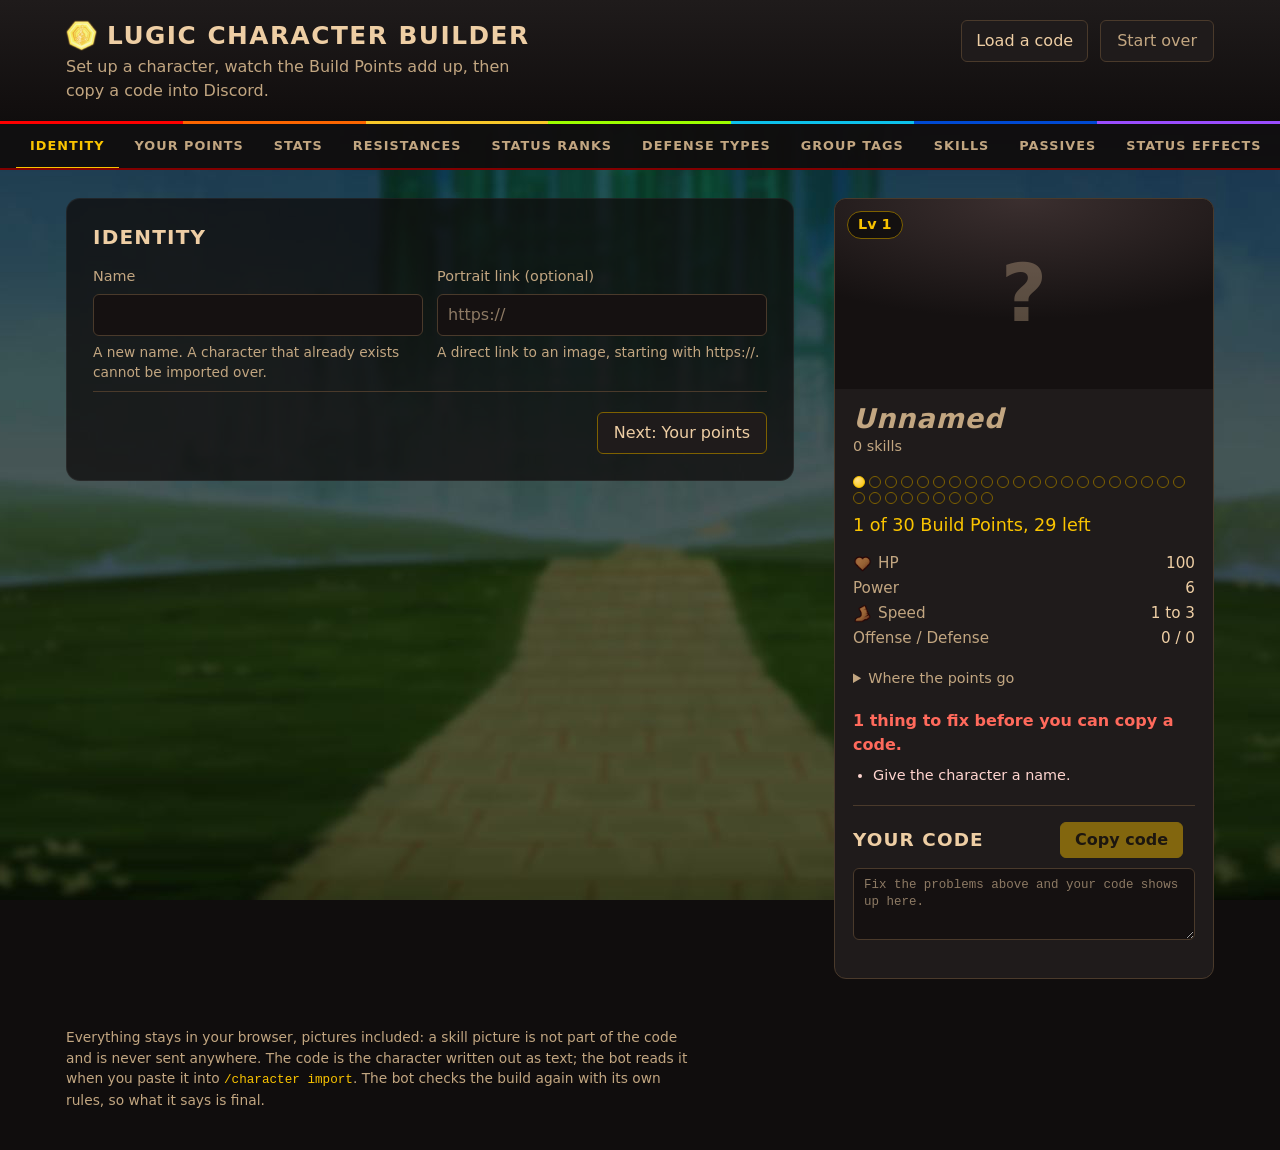
==== docs/builder/index.html @ ac8bbea3 "Put each part of the builder in its own tab and use the wiki colours across the page" ====
<!doctype html>
<html lang="en">
<head>
  <meta charset="utf-8">
  <meta name="viewport" content="width=device-width, initial-scale=1">
  <title>Lugic character builder</title>
  <meta name="description" content="Build a Lugic character, see what it costs in Build Points as you go, and copy a code to paste into the Discord bot.">
  <link rel="icon" href="data:image/svg+xml,%3Csvg xmlns='http://www.w3.org/2000/svg' viewBox='0 0 32 32'%3E%3Ccircle cx='16' cy='16' r='14' fill='%23fac400'/%3E%3Ccircle cx='16' cy='16' r='9' fill='none' stroke='%237e6100' stroke-width='2'/%3E%3C/svg%3E">
  <link rel="stylesheet" href="style.css">
</head>
<body>
  <header class="top">
    <div class="top-inner">
      <div>
        <h1><span class="ico" data-icon="coin_heads" aria-hidden="true"></span>Lugic character builder</h1>
        <p class="lede">Set up a character, watch the Build Points add up, then copy a code into Discord.</p>
      </div>
      <div class="top-actions">
        <details class="loader" id="loader">
          <summary>Load a code</summary>
          <div class="loader-body">
            <label for="loader-input">Paste a code from this page to keep editing that character.</label>
            <textarea id="loader-input" rows="4" spellcheck="false" autocomplete="off"></textarea>
            <div class="row">
              <button type="button" class="btn" id="loader-go">Load</button>
              <span id="loader-msg" class="msg" role="status"></span>
            </div>
          </div>
        </details>
        <button type="button" class="btn quiet" id="reset">Start over</button>
      </div>
    </div>
  </header>
  <nav class="tabs" id="nav" aria-label="Parts of the form"></nav>

  <main class="layout">
    <div class="sheet" id="sheet"></div>
    <aside class="card" id="card" aria-label="Your character so far"></aside>
  </main>

  <a class="jump" id="jump" href="#card"></a>

  <noscript><p class="nojs">This page needs JavaScript. It does all its work in your browser and sends nothing anywhere.</p></noscript>
  <footer class="foot">
    <p>Everything stays in your browser, pictures included: a skill picture is not part of the code and is never sent anywhere. The code is the character written out as text; the bot reads it when you paste it into <code>/character import</code>. The bot checks the build again with its own rules, so what it says is final.</p>
  </footer>

  <script src="rules.js"></script>
  <script src="engine.js"></script>
  <script src="preview.js"></script>
  <script src="lines.js"></script>
  <script src="app.js"></script>
</body>
</html>
---- docs/builder/style.css ----
/* Lugic character builder. Limbus-style palette and one font family; colours are defined once in :root below. */
:root {
  color-scheme: dark;
  /* One place for every colour. The WIKI values below were read off the Limbus Company wiki's own pages (inline styles on the
     Yi Sang identity and Rien pages); the rest of the palette is built from them. Swap values here to change the whole page. */

  /* wiki: what a status is. Positive effects are yellow, negative red, neutral brown. */
  --wiki-positive: #fac400;
  --wiki-negative: #e20000;
  --wiki-neutral: #9f6a3a;
  /* wiki: the [Timing] tag at the start of a rule line. On Use is blue, Clash Win orange, Clash Lose red, every other timing green. */
  --wiki-tag-use: #26cfff;
  --wiki-tag-hit: #94f140;
  --wiki-tag-clash-win: #ff7e00;
  --wiki-tag-clash-lose: #e30000;
  /* wiki: text and bars */
  --wiki-cream: #eecea4;
  --wiki-brown-text: #a16a3b;
  --wiki-bar: #810000;
  --wiki-weight: #fac700;
  /* wiki: resistances */
  --res-fatal: #ff0000;
  --res-weak: #db7c77;
  --res-normal: #edcda4;
  --res-endure: #cccccc;
  --res-ineffective: #808080;
  /* wiki: the Sins. Each skill name banner is a dark base with the light colour in slanted stripes. Envy was on neither page, so its two are a guess. */
  --sin-wrath: #fe0000;     --sin-wrath-dark: #520000;
  --sin-lust: #fb6500;      --sin-lust-dark: #521b00;
  --sin-sloth: #f7c729;     --sin-sloth-dark: #4f3f06;
  --sin-gluttony: #9dfe00;  --sin-gluttony-dark: #2f5300;
  --sin-gloom: #0dc1eb;     --sin-gloom-dark: #013d4b;
  --sin-pride: #0049d3;     --sin-pride-dark: #001142;
  --sin-envy: #9a4dff;      --sin-envy-dark: #2a0a4a;
  --sin-none: #9f693a;      --sin-none-dark: #301d0c;

  /* the page, built from the wiki's cream, brown and dark red */
  --ink: #100d0d;
  --panel: #1f1b1b;
  --well: #151111;
  --rule: #4a3a2b;
  --text: var(--wiki-cream);
  --mist: #c2a681;
  --gold: var(--wiki-positive);
  --gold-deep: #7e6100;
  --on-gold: #1a1204;
  --blood: var(--wiki-bar);
  --alert: #ff6a5c;
  --ok: var(--wiki-tag-hit);
  --focus: var(--wiki-tag-use);
  /* the same three tones for small text, a little lighter so they stay readable on the panel */
  --positive-text: #ffd24a;
  --negative-text: #ff6a5c;
  --neutral-text: #c08a56;
  /* one family everywhere; only the code box is monospaced */
  --font: "Segoe UI", system-ui, -apple-system, Roboto, "Helvetica Neue", Arial, sans-serif;
  --gutter: 16px;
}

/* the page picture is darkened and softened ahead of time (bg.jpg), and sits behind everything */
body::before { content: ""; position: fixed; inset: 0; z-index: -1; background: #100d0d url(bg.jpg) center / cover no-repeat; }
* { box-sizing: border-box; }
button, input, select, textarea { font-family: inherit; }
html { -webkit-text-size-adjust: 100%; }
body {
  margin: 0;
  background: var(--ink);
  color: var(--text);
  font: 16px/1.5 var(--font);
  font-variant-numeric: tabular-nums;
}
code { font-family: ui-monospace, SFMono-Regular, Menlo, Consolas, monospace; font-size: 0.92em; color: var(--gold); }
h1, h2, h3 { font-family: var(--font); font-weight: 700; margin: 0; letter-spacing: 0.06em; text-transform: uppercase; }
h1 { font-size: 1.55rem; line-height: 1.2; }
h2 { font-size: 1.25rem; line-height: 1.25; }
h3 { font-size: 0.98rem; margin: 1.25rem 0 0.5rem; color: var(--text); }
p { margin: 0; }
:focus-visible { outline: 2px solid var(--focus); outline-offset: 2px; }
[hidden] { display: none !important; }

/* ---- header -------------------------------------------------------------------------------- */
.top { border-bottom: 1px solid var(--rule); background: linear-gradient(var(--panel), var(--ink)); position: relative; }
.top::after { content: ""; position: absolute; left: 0; right: 0; bottom: -1px; height: 3px;
  background: linear-gradient(90deg, var(--sin-wrath) 0 14.28%, var(--sin-lust) 0 28.56%, var(--sin-sloth) 0 42.84%, var(--sin-gluttony) 0 57.12%, var(--sin-gloom) 0 71.4%, var(--sin-pride) 0 85.68%, var(--sin-envy) 0); }
.top h1 { display: flex; align-items: center; gap: 10px; }
.top-inner {
  max-width: 1180px; margin: 0 auto; padding: 20px var(--gutter);
  display: flex; gap: 16px 32px; justify-content: space-between; align-items: flex-start; flex-wrap: wrap;
}
.lede { color: var(--mist); margin-top: 4px; max-width: 46ch; }
.top-actions { display: flex; gap: 12px; align-items: flex-start; flex-wrap: wrap; }

.loader { position: relative; }
.loader summary {
  list-style: none; cursor: pointer; padding: 8px 14px; border: 1px solid var(--rule); border-radius: 6px;
  background: var(--panel); color: var(--text); min-height: 40px; display: inline-flex; align-items: center;
}
.loader summary::-webkit-details-marker { display: none; }
.loader[open] summary { border-color: var(--gold-deep); }
.loader-body {
  position: absolute; right: 0; z-index: 5; width: min(420px, calc(100vw - 2 * var(--gutter))); margin-top: 8px;
  padding: 14px; background: var(--panel); border: 1px solid var(--rule); border-radius: 8px;
  display: grid; gap: 10px; box-shadow: 0 12px 30px rgba(0, 0, 0, 0.45);
}
.loader-body label { color: var(--mist); font-size: 0.92rem; }

/* ---- tabs: one part of the form at a time ----------------------------------------------------------- */
.tabs {
  position: sticky; top: 0; z-index: 6; display: flex; gap: 2px; overflow-x: auto; padding: 0 var(--gutter);
  background: rgba(16, 13, 13, 0.95); border-bottom: 2px solid var(--wiki-bar); scrollbar-width: none;
}
.tabs::-webkit-scrollbar { display: none; }
.tab {
  flex: none; position: relative; padding: 12px 14px; min-height: 46px; background: none; border: 0; border-bottom: 3px solid transparent; margin-bottom: -2px;
  color: var(--mist); font: inherit; font-size: 0.8rem; font-weight: 700; letter-spacing: 0.08em; text-transform: uppercase; cursor: pointer; white-space: nowrap;
}
.tab:hover { color: var(--text); }
.tab[aria-selected="true"] { color: var(--gold); border-bottom-color: var(--gold); }
.tab:focus-visible { outline-offset: -3px; }
.tab.flagged::after { content: ""; position: absolute; top: 9px; right: 5px; width: 8px; height: 8px; border-radius: 50%; background: var(--alert); }
.tab-nav { display: flex; justify-content: space-between; gap: 10px; flex-wrap: wrap; padding-top: 20px; margin-top: 8px; border-top: 1px solid var(--rule); }
.tab-nav .btn:only-child { margin-left: auto; }
html { scroll-padding-top: 56px; }

/* ---- skill preview: laid out like a skill on the Limbus wiki ------------------------------- */
.pv-wrap { min-width: 0; }
.pv { background: #000; border: 1px solid var(--wiki-bar); border-radius: 6px; padding: 12px 14px 12px; display: grid; gap: 8px; font-size: 0.95rem; line-height: 1.45; }
.pv-bar { margin: -12px -14px 2px; padding: 5px 14px; background: var(--wiki-bar); color: #fff; font-weight: 700; text-align: center; letter-spacing: 0.04em; border-radius: 5px 5px 0 0; }
@media (min-width: 1000px) { .pv-bar { margin: -14px -16px 2px; } }
.pv-head { display: grid; grid-template-columns: auto minmax(0, 1fr); gap: 4px 14px; align-items: center; }
.pv-side { display: grid; gap: 6px; min-width: 0; }
.pv { --sin: var(--sin-none); --sin-dark: var(--sin-none-dark); }
.pv-emblem { --em: 92px; position: relative; width: var(--em); height: var(--em); display: grid; place-items: center; }
.pv-emblem.big { --em: min(230px, 62vw); }
.pv-emblem .ico { position: relative; z-index: 1; }
.pv-emblem .ico img { width: calc(var(--em) * 0.41); height: calc(var(--em) * 0.41); }
.pv-glyph { position: absolute; z-index: 0; font-weight: 800; font-size: calc(var(--em) * 0.3); color: rgba(238, 206, 164, 0.35); }
.pv-emblem .ico:has(img) + .pv-glyph { display: none; }
/* the frame's canvas is a little bigger than the emblem; the picture sits in its opening, under the frame */
.pv-framebox { position: absolute; inset: -16%; z-index: 2; pointer-events: none; }
.pv-frame { position: absolute; inset: 0; width: 100%; height: 100%; }
.pv-art {
  position: absolute; left: 17%; top: 23%; width: 66%; height: 66%; overflow: hidden; background: #050404;
  clip-path: polygon(1.0% 35.3%, 28.2% 1.1%, 69.0% 1.1%, 98.2% 35.3%, 88.7% 80.6%, 47.1% 98.9%, 9.8% 79.8%);
}
.pv-art img { position: absolute; max-width: none; user-select: none; -webkit-user-drag: none; }
.pv-ring { position: absolute; inset: 0; width: 100%; height: 100%; }
.pv-ring polygon { fill: none; stroke: var(--sin); stroke-width: 14; stroke-linejoin: round; }

/* adding and adjusting a skill picture */
.stack.tight { gap: 8px; }
.art-row { display: flex; flex-wrap: wrap; gap: 8px 10px; align-items: center; }
.art-row input[type="file"] { position: absolute; width: 1px; height: 1px; opacity: 0; overflow: hidden; }
.art-editor { display: grid; grid-template-columns: auto minmax(0, 1fr); gap: 16px 24px; align-items: center; padding: 16px; border: 1px solid var(--gold-deep); border-radius: 10px; background: rgba(21, 17, 17, 0.85); }
.art-stage { padding: 38px; touch-action: none; cursor: grab; border-radius: 12px; outline-offset: -2px; user-select: none; }
.art-stage:active { cursor: grabbing; }
.art-controls { display: grid; gap: 12px; align-content: center; }
.art-controls label { color: var(--mist); font-size: 0.9rem; }
@media (max-width: 620px) { .art-editor { grid-template-columns: minmax(0, 1fr); justify-items: center; } .art-controls { width: 100%; } }
.pv-sin-def, .pv-sin-none { --sin: var(--sin-none); --sin-dark: var(--sin-none-dark); }
.pv-sin-wrath { --sin: var(--sin-wrath); --sin-dark: var(--sin-wrath-dark); } .pv-sin-lust { --sin: var(--sin-lust); --sin-dark: var(--sin-lust-dark); }
.pv-sin-sloth { --sin: var(--sin-sloth); --sin-dark: var(--sin-sloth-dark); } .pv-sin-gluttony { --sin: var(--sin-gluttony); --sin-dark: var(--sin-gluttony-dark); }
.pv-sin-gloom { --sin: var(--sin-gloom); --sin-dark: var(--sin-gloom-dark); } .pv-sin-pride { --sin: var(--sin-pride); --sin-dark: var(--sin-pride-dark); }
.pv-sin-envy { --sin: var(--sin-envy); --sin-dark: var(--sin-envy-dark); }
.pv-coins { display: flex; gap: 4px; min-height: 22px; align-items: center; }
.pv-coin { display: inline-flex; width: 22px; height: 22px; align-items: center; justify-content: center; border-radius: 50%; border: 2px solid var(--gold-deep); background: radial-gradient(circle at 35% 30%, #ffe08a, var(--gold)); }
.pv-coin .ico img { width: 22px; height: 22px; }
.pv-coin:has(img) { border: 0; background: none; }
/* the wiki's skill name plate: the Sin's colour with a dark, striped, slanted end (the same two gradients the wiki uses) */
.pv-banner {
  width: fit-content; max-width: 100%; padding: 4px 2.4em 4px 12px; font-weight: 800; font-style: italic; font-size: 1.1rem; color: var(--wiki-cream);
  letter-spacing: 0.02em; overflow-wrap: anywhere;
  text-shadow: 2px 2px 2px #000, 0 -0.5px #000, -0.5px 0 #000, 0.5px 0 #000;
  background-color: var(--sin-dark);
  background-image:
    linear-gradient(290deg, transparent 2.5em, var(--sin) 2.5em, var(--sin) 2.65em, transparent 2.65em, transparent 2.8em, var(--sin) 2.8em, var(--sin) 2.95em, transparent 2.95em, transparent 3.1em, var(--sin) 3.1em, var(--sin) 3.25em, transparent 3.25em, transparent 3.4em, var(--sin) 3.4em),
    linear-gradient(255deg, transparent 1.5em, var(--sin-dark) 1.5em);
}
.pv-numbers { margin: 0; display: flex; flex-wrap: wrap; gap: 4px 14px; align-items: baseline; }
.pv-damage { display: inline-flex; align-items: center; gap: 6px; font-weight: 700; }
.pv-damage { color: var(--wiki-cream); }
.pv-base { font-size: 1.5rem; font-weight: 800; line-height: 1; }
.pv-coinpower { color: var(--gold); font-weight: 700; }
.pv-line { margin: 0; }
.pv-none { color: #8d7a64; }
.pv-rows { display: grid; gap: 6px; }
.pv-row { display: grid; grid-template-columns: 30px minmax(0, 1fr); gap: 10px; align-items: start; }
.pv-num {
  display: grid; place-items: center; width: 28px; height: 28px; font-size: 0.78rem; font-weight: 700; color: #000;
  background: var(--wiki-cream); clip-path: polygon(25% 3%, 75% 3%, 100% 50%, 75% 97%, 25% 97%, 0 50%); position: relative;
}
.pv-tag { font-weight: 700; }
.pv-use { color: var(--wiki-tag-use); } .pv-hit { color: var(--wiki-tag-hit); }
.pv-clashwin { color: var(--wiki-tag-clash-win); } .pv-clashlose { color: var(--wiki-tag-clash-lose); }
.pv-flag { color: var(--wiki-neutral); text-decoration: underline; text-underline-offset: 2px; }   /* skill-type tags are neutral, like Unfocused Volley on the wiki */
.pv-word { text-decoration: underline; text-underline-offset: 2px; font-weight: 600; white-space: normal; }
.pv-word .ico { margin-right: 3px; vertical-align: -0.2em; }
/* a status is coloured by what kind of effect it is, not by its own colour */
.pv-tone-positive { color: var(--wiki-positive); } .pv-tone-negative { color: var(--wiki-negative); } .pv-tone-neutral { color: var(--wiki-neutral); }
.pv-w-stat { color: var(--wiki-cream); }
.pv-w-damage { color: var(--wiki-cream); }
@media (min-width: 1000px) { .pv { padding: 14px 16px; } }

/* ---- layout -------------------------------------------------------------------------------- */
.layout {
  max-width: 1180px; margin: 0 auto; padding: 28px var(--gutter) 48px;
  display: grid; grid-template-columns: minmax(0, 1fr) 380px; gap: 40px; align-items: start;
}
.card {
  position: sticky; top: 16px; max-height: calc(100vh - 32px); overflow-y: auto;
  background: var(--panel); border: 1px solid var(--rule); border-radius: 12px; padding: 0 0 18px;
  scrollbar-width: thin; scrollbar-color: var(--rule) transparent;
}
.sheet { display: grid; gap: 0; min-width: 0; padding: 22px 26px 26px; border-radius: 14px; background: rgba(16, 13, 13, 0.78); border: 1px solid rgba(255, 255, 255, 0.06); }
@media (max-width: 620px) { .sheet { padding: 16px 14px 20px; } }

/* ---- form parts ---------------------------------------------------------------------------- */
.part { padding: 4px 0 0; }
.intro { color: var(--mist); margin-top: 6px; max-width: 62ch; }
.part-body { margin-top: 16px; display: grid; gap: 14px; }
.grid { display: grid; gap: 14px; }
.grid.two { grid-template-columns: repeat(2, minmax(0, 1fr)); }
.grid.three { grid-template-columns: repeat(3, minmax(0, 1fr)); }
.grid.four { grid-template-columns: repeat(4, minmax(0, 1fr)); }
.passive-head { grid-template-columns: minmax(0, 2fr) minmax(0, 1.2fr) minmax(0, 1fr); }

.field { display: grid; gap: 6px; align-content: start; min-width: 0; }
.field > label, .label-like { font-size: 0.9rem; color: var(--mist); font-weight: 500; }
.note { color: var(--mist); font-size: 0.86rem; max-width: 62ch; }
.levelline { color: var(--gold); font-family: var(--font); font-size: 1.05rem; }

input[type="text"], input[type="url"], input[type="number"], select, textarea {
  width: 100%; min-height: 42px; padding: 8px 10px; background: var(--well); color: var(--text);
  border: 1px solid var(--rule); border-radius: 6px; font: inherit;
}
textarea { resize: vertical; line-height: 1.4; }
input:disabled, select:disabled { opacity: 0.5; }
input::placeholder, textarea::placeholder { color: #8d7a64; }

/* sliders: the thumb is a coin */
.row-slider { display: grid; grid-template-columns: 8.5rem minmax(0, 1fr); gap: 4px 16px; align-items: center; }
.row-slider > label { color: var(--text); font-weight: 500; }
.readouts { grid-column: 2; display: flex; gap: 10px 16px; flex-wrap: wrap; align-items: baseline; }
.readout { color: var(--text); }
.cost { color: var(--gold); font-size: 0.9rem; }
input[type="range"] { -webkit-appearance: none; appearance: none; width: 100%; height: 28px; background: transparent; margin: 0; }
input[type="range"]::-webkit-slider-runnable-track { height: 4px; background: var(--rule); border-radius: 2px; }
input[type="range"]::-moz-range-track { height: 4px; background: var(--rule); border-radius: 2px; }
input[type="range"]::-webkit-slider-thumb {
  -webkit-appearance: none; width: 22px; height: 22px; margin-top: -9px; border-radius: 50%;
  background: radial-gradient(circle at 35% 30%, #ffe08a, var(--gold)); border: 3px solid var(--gold-deep);
}
input[type="range"]::-moz-range-thumb {
  width: 16px; height: 16px; border-radius: 50%;
  background: radial-gradient(circle at 35% 30%, #ffe08a, var(--gold)); border: 3px solid var(--gold-deep);
}

.row-speed { display: grid; gap: 6px; }
.checks { display: grid; gap: 8px; }
.check { display: flex; gap: 10px; align-items: flex-start; cursor: pointer; padding: 6px 0; min-height: 36px; }
.check input { width: 20px; height: 20px; margin: 2px 0 0; accent-color: var(--gold); flex: none; }
.check .sub { display: block; color: var(--mist); font-size: 0.86rem; }

/* status ranks */
.ranks { display: grid; gap: 8px; }
.rank-row { display: grid; grid-template-columns: 6.5rem auto 1fr; gap: 8px 14px; align-items: center; }
.rank-name { font-weight: 600; padding-left: 10px; border-left: 4px solid var(--rule); }
.segments { display: inline-flex; border: 1px solid var(--rule); border-radius: 6px; overflow: hidden; width: max-content; }
.segment { position: relative; display: block; }
.segment input { position: absolute; opacity: 0; inset: 0; margin: 0; cursor: pointer; }
.segment span { display: grid; place-items: center; width: 40px; height: 40px; background: var(--well); color: var(--mist); border-left: 1px solid var(--rule); }
.segment:first-child span { border-left: 0; }
.segment input:checked + span { background: var(--gold); color: var(--on-gold); font-weight: 700; }
.segment input:focus-visible + span { outline: 2px solid var(--focus); outline-offset: -3px; }
.chip-burn { border-left-color: var(--sin-wrath); }
.chip-bleed { border-left-color: var(--sin-lust); }
.chip-tremor { border-left-color: var(--sin-sloth); }
.chip-rupture { border-left-color: var(--sin-gluttony); }
.chip-sinking { border-left-color: var(--sin-gloom); }
.chip-poise { border-left-color: var(--sin-pride); }
.chip-charge { border-left-color: var(--sin-envy); }

/* lists of skills and passives */
.stack { display: grid; gap: 16px; }
.item { border: 1px solid var(--rule); border-radius: 10px; padding: 16px; background: rgba(31, 27, 27, 0.7); display: grid; gap: 14px; }
.item-head { display: grid; grid-template-columns: minmax(0, 1fr) auto; gap: 12px; align-items: end; }
.coin-rows { display: grid; gap: 8px; }
.coin-row { display: grid; grid-template-columns: 4.2rem minmax(0, 1.6fr) minmax(0, 1fr) minmax(0, 1fr); gap: 8px 10px; align-items: end; }
.coin-no { color: var(--mist); font-size: 0.9rem; align-self: center; }
.mini { display: grid; gap: 4px; font-size: 0.8rem; color: var(--mist); }
.quick { display: grid; grid-template-columns: auto minmax(0, 1fr); gap: 8px 12px; align-items: center; }
.quick-label { color: var(--mist); font-size: 0.86rem; }
.quick-set { display: flex; flex-wrap: wrap; gap: 6px; }
.tagbtn {
  min-height: 34px; padding: 4px 10px; border-radius: 999px; border: 1px solid var(--rule); background: var(--well);
  color: var(--text); font: inherit; font-size: 0.86rem; cursor: pointer;
}
.tagbtn.line { border-style: dashed; }
.tagbtn[aria-pressed="true"] { background: var(--gold); border-color: var(--gold); color: var(--on-gold); font-weight: 600; }
.issues { margin: 0; padding: 10px 12px 10px 28px; border-left: 3px solid var(--alert); background: rgba(255, 122, 107, 0.09); color: #ffd5cf; font-size: 0.92rem; display: grid; gap: 4px; }

/* ---- the rule-line picker ---- */
.rules { display: grid; gap: 10px; }
.rule-list { list-style: none; margin: 0; padding: 0; display: grid; gap: 6px; }
.rule-row { display: grid; grid-template-columns: minmax(0, 1fr) auto; gap: 8px 12px; align-items: center; padding: 8px 10px; background: var(--well); border: 1px solid var(--rule); border-radius: 6px; }
.rule-empty { color: #8d7a64; font-size: 0.9rem; padding: 6px 2px; }
.rule-text { font-family: var(--font); font-size: 0.95rem; line-height: 1.5; overflow-wrap: anywhere; }
.rule-coin { display: inline-block; margin-right: 8px; padding: 0 8px; border-radius: 999px; border: 1px solid var(--gold-deep); color: var(--gold); font-size: 0.78rem; font-weight: 600; }
.rule-tools { display: flex; gap: 6px; flex-wrap: wrap; }
.tagbtn:disabled { opacity: 0.4; cursor: not-allowed; }
.rule-panel { border: 1px dashed var(--rule); border-radius: 8px; background: rgba(21, 17, 17, 0.6); }
.rule-panel > summary { cursor: pointer; padding: 10px 14px; min-height: 42px; display: flex; align-items: center; color: var(--gold); font-weight: 600; }
.rule-panel[open] > summary { border-bottom: 1px dashed var(--rule); }
.rule-body { display: grid; gap: 14px; padding: 14px; }
.rule-step { display: grid; gap: 6px; }
.rule-step-head { display: flex; align-items: center; gap: 10px; }
.rule-no { display: grid; place-items: center; width: 24px; height: 24px; border-radius: 50%; background: var(--gold); color: var(--on-gold); font-size: 0.8rem; font-weight: 700; flex: none; }
.rule-title { font-weight: 600; }
.rule-fields { display: grid; grid-template-columns: repeat(auto-fit, minmax(11rem, 1fr)); gap: 8px 10px; align-items: end; }
.rule-fields > select { grid-column: 1 / -1; }
.rule-fields > select + select { grid-column: auto; }
.rule-result { display: grid; gap: 8px; padding-top: 12px; border-top: 1px dashed var(--rule); }
.rule-preview { display: block; padding: 10px 12px; background: var(--well); border: 1px solid var(--rule); border-radius: 6px; font-family: var(--font); line-height: 1.5; overflow-wrap: anywhere; }
.rule-problem { margin: 0; padding: 8px 12px; border-left: 3px solid var(--alert); background: rgba(255, 122, 107, 0.09); color: #ffd5cf; font-size: 0.92rem; }
.rule-problem[hidden] { display: none; }
.rule-text-mode > summary { cursor: pointer; color: var(--mist); font-size: 0.88rem; min-height: 32px; display: flex; align-items: center; }
.rule-text-mode[open] { display: grid; gap: 8px; }
@media (max-width: 620px) { .rule-row { grid-template-columns: minmax(0, 1fr); } }

/* ---- icons (filled in from icons/index.json when it exists) ---- */
.ico:empty { display: none; }
.ico { display: inline-flex; flex: none; }
.ico img { width: 1.25em; height: 1.25em; object-fit: contain; }
.rank-name { display: inline-flex; align-items: center; gap: 8px; }
.chip { display: inline-flex; align-items: center; gap: 5px; }
.statlines dt { display: inline-flex; align-items: center; gap: 6px; }

/* ---- buttons ------------------------------------------------------------------------------ */
.row { display: flex; gap: 10px 14px; align-items: center; flex-wrap: wrap; }
.row select { width: auto; min-width: 15rem; }
.btn {
  min-height: 40px; padding: 8px 16px; border-radius: 6px; border: 1px solid var(--gold-deep); background: var(--panel);
  color: var(--text); font: inherit; cursor: pointer;
}
.btn:hover:not(:disabled) { border-color: var(--gold); }
.btn.quiet { border-color: var(--rule); color: var(--mist); }
.btn.primary { background: var(--gold); border-color: var(--gold); color: var(--on-gold); font-weight: 700; }
.btn:disabled { opacity: 0.45; cursor: not-allowed; }
.msg { color: var(--ok); font-size: 0.9rem; }
.msg.bad { color: var(--alert); }

/* ---- the character card ------------------------------------------------------------------- */
.portrait {
  position: relative; height: 190px; border-radius: 12px 12px 0 0; overflow: hidden;
  background: radial-gradient(120% 90% at 50% 0%, #3b2f2f, #151111 70%);
  display: grid; place-items: center;
}
.portrait img { position: absolute; inset: 0; width: 100%; height: 100%; object-fit: cover; }
.initial { font-family: var(--font); font-weight: 700; font-size: 5rem; color: rgba(238, 206, 164, 0.3); }
.level {
  position: absolute; top: 12px; left: 12px; padding: 2px 10px; border-radius: 999px; background: rgba(16, 13, 13, 0.85);
  border: 1px solid var(--gold-deep); color: var(--gold); font-weight: 600; font-size: 0.9rem;
}
.plate { padding: 14px 18px 4px; }
.cardname { font-family: var(--font); font-weight: 700; letter-spacing: 0.03em; font-size: 1.7rem; line-height: 1.15; overflow-wrap: anywhere; }
.cardname.empty { color: var(--mist); font-style: italic; }
.cardsub { color: var(--mist); font-size: 0.9rem; margin-top: 2px; }

.budget { padding: 14px 18px 4px; display: grid; gap: 8px; }
.coins { display: flex; flex-wrap: wrap; gap: 4px; }
.coin {
  width: 12px; height: 12px; border-radius: 50%; border: 1px solid var(--gold-deep); background: transparent; display: block;
}
.coin.spent { background: radial-gradient(circle at 35% 30%, #ffe08a, var(--gold)); border-color: var(--gold); }
.coin.over { background: var(--alert); border-color: var(--alert); }
.bptext { font-family: var(--font); font-size: 1.1rem; color: var(--gold); }
.bptext.bad { color: var(--alert); }

.statlines { margin: 10px 18px 0; display: grid; grid-template-columns: auto 1fr; gap: 2px 14px; font-size: 0.95rem; }
.statlines dt { color: var(--mist); }
.statlines dd { margin: 0; text-align: right; }
.chips { display: flex; flex-wrap: wrap; gap: 6px; margin: 12px 18px 0; }
.chip { padding: 2px 10px; border-radius: 999px; border: 1px solid var(--rule); background: var(--well); font-size: 0.84rem; border-left-width: 4px; }
.chip.tag { border-left-width: 1px; font-style: italic; }

.costs { margin: 12px 18px 0; }
.costs summary { cursor: pointer; color: var(--mist); font-size: 0.9rem; padding: 6px 0; min-height: 32px; }
.breakdown { margin: 4px 0 0; display: grid; grid-template-columns: 1fr auto; gap: 2px 14px; font-size: 0.9rem; }
.breakdown dd { margin: 0; text-align: right; color: var(--gold); }
.breakdown .sub { color: var(--mist); font-size: 0.82rem; }

.verdict-box { margin: 14px 18px 0; display: grid; gap: 8px; }
.verdict { font-weight: 600; }
.verdict.ok { color: var(--ok); }
.verdict.bad { color: var(--alert); }
.problems, .notes { margin: 0; padding: 0 0 0 20px; font-size: 0.9rem; display: grid; gap: 4px; }
.problems { color: #ffd5cf; }
.notes { color: var(--mist); }

.export { margin: 18px 18px 0; padding-top: 16px; border-top: 1px solid var(--rule); display: grid; gap: 10px; }
.export h2 { font-size: 1.15rem; margin-right: auto; }
.export-head { display: flex; gap: 8px 12px; align-items: center; flex-wrap: wrap; }
.export-head .btn { min-height: 36px; padding: 4px 14px; }
.code { font-family: ui-monospace, SFMono-Regular, Menlo, Consolas, monospace; font-size: 0.78rem; word-break: break-all; min-height: 72px; }
.steps { font-size: 0.9rem; color: var(--text); }

.foot { max-width: 1180px; margin: 0 auto; padding: 0 var(--gutter) 40px; color: var(--mist); font-size: 0.86rem; }
.foot p { max-width: 72ch; }
.jump { display: none; }
.nojs { padding: 20px var(--gutter); color: var(--alert); }

/* ---- narrow screens ---------------------------------------------------------------------- */
@media (max-width: 920px) {
  .layout { grid-template-columns: minmax(0, 1fr); gap: 24px; }
  .card { position: static; max-height: none; }   /* below the form: the tabs come first, and the bar at the bottom jumps here */
  .portrait { height: 160px; }
  body { padding-bottom: 56px; }
  .jump {
    display: block; position: fixed; left: 0; right: 0; bottom: 0; z-index: 4; padding: 14px var(--gutter); text-align: center;
    background: var(--panel); border-top: 1px solid var(--gold-deep); color: var(--gold); text-decoration: none; font-weight: 600;
  }
  .jump.bad { color: var(--alert); }
  .loader-body { right: auto; left: 0; }
}
@media (max-width: 620px) {
  .grid.three, .grid.four, .grid.two, .passive-head { grid-template-columns: minmax(0, 1fr) minmax(0, 1fr); }
  .row-slider { grid-template-columns: minmax(0, 1fr); }
  .readouts { grid-column: 1; }
  .rank-row { grid-template-columns: minmax(0, 1fr); }
  .coin-row { grid-template-columns: minmax(0, 1fr) minmax(0, 1fr); }
  .coin-no { grid-column: 1 / -1; }
  .coin-row select { grid-column: 1 / -1; }
  .quick { grid-template-columns: minmax(0, 1fr); }
  .item-head { grid-template-columns: minmax(0, 1fr); }
  h1 { font-size: 1.45rem; }
}
@media (prefers-reduced-motion: no-preference) {
  .btn, .tagbtn { transition: border-color 0.15s, background-color 0.15s; }
}

/* ---- status list and colour key ------------------------------------------------------------ */
.legend { display: grid; gap: 8px; padding: 14px 16px; border: 1px solid var(--rule); border-radius: 10px; background: rgba(21, 17, 17, 0.8); }
.legend h3 { margin: 0; }
.legend-list { margin: 0; padding: 0; list-style: none; display: grid; grid-template-columns: repeat(auto-fill, minmax(240px, 1fr)); gap: 6px 16px; font-size: 0.92rem; }
.legend-list li { color: var(--mist); }
.ref-intro { color: var(--mist); max-width: 70ch; }
.ref-p { margin: 0 0 8px; }
.status-grid { display: grid; grid-template-columns: repeat(auto-fill, minmax(260px, 1fr)); gap: 12px; }
.status-card { --sin: var(--rule); display: grid; gap: 6px; align-content: start; padding: 12px 14px; border: 1px solid var(--rule); border-left: 4px solid var(--sin); border-radius: 8px; background: rgba(21, 17, 17, 0.85); }
.st-head { display: flex; flex-wrap: wrap; gap: 4px 10px; align-items: center; justify-content: space-between; }
.st-name { display: inline-flex; align-items: center; gap: 6px; font-weight: 700; font-size: 1.02rem; }
.st-name.tone-positive { color: var(--wiki-positive); } .st-name.tone-negative { color: var(--wiki-negative); } .st-name.tone-neutral { color: var(--wiki-neutral); }
.st-chips { display: inline-flex; gap: 6px; }
.st-tone, .st-sin { padding: 0 8px; border-radius: 999px; border: 1px solid var(--rule); font-size: 0.74rem; font-weight: 600; letter-spacing: 0.04em; text-transform: uppercase; color: var(--mist); }
.st-tone.tone-positive { color: var(--positive-text); border-color: var(--wiki-positive); } .st-tone.tone-negative { color: var(--negative-text); border-color: var(--wiki-negative); } .st-tone.tone-neutral { color: var(--neutral-text); border-color: var(--wiki-neutral); }
.st-sin { color: var(--text); border-color: var(--sin); }
.st-sum { margin: 0; color: var(--text); }
.st-more summary { cursor: pointer; color: var(--mist); font-size: 0.88rem; min-height: 32px; display: flex; align-items: center; }
.st-more div { padding-top: 6px; font-size: 0.92rem; color: var(--mist); }

/* resistances, in the wiki's words and colours */
.res-tag { font-weight: 700; font-size: 0.9rem; }
.res-fatal { color: var(--res-fatal); } .res-weak { color: var(--res-weak); } .res-normal { color: var(--res-normal); }
.res-endure { color: var(--res-endure); } .res-ineffective { color: var(--res-ineffective); }
.legend h3 + .legend-list { margin-bottom: 4px; }
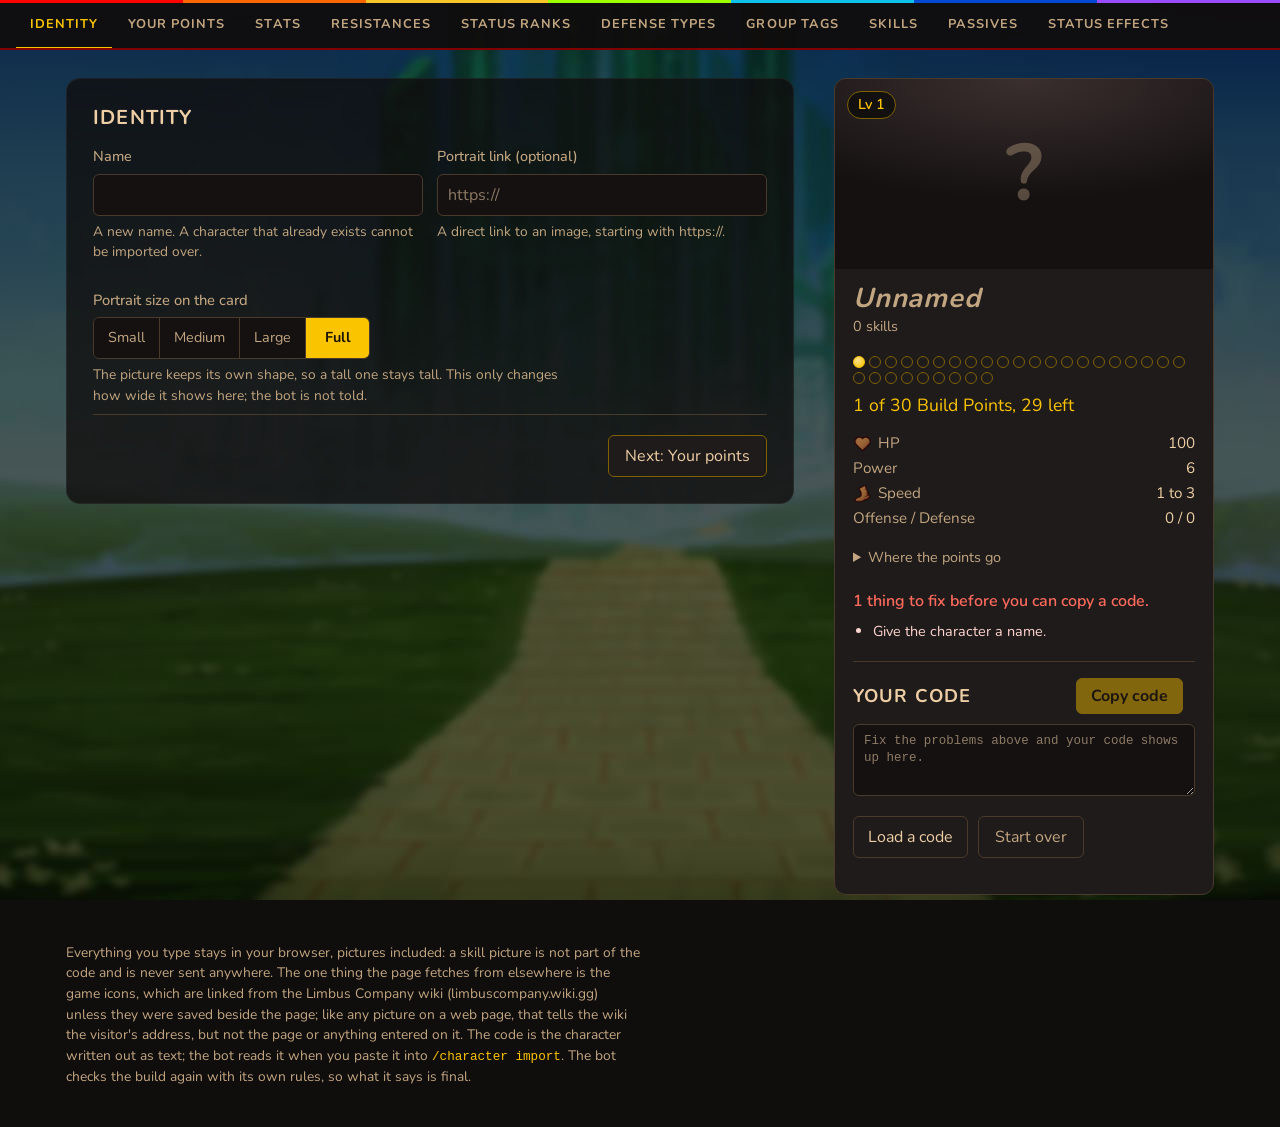
==== commit 5e4c3708: "Compact status list, portrait that keeps its shape, no header, Nunito font and wiki icons linked fro" ====
--- a/docs/builder/index.html
+++ b/docs/builder/index.html
@@ -9,28 +9,7 @@
   <link rel="stylesheet" href="style.css">
 </head>
 <body>
-  <header class="top">
-    <div class="top-inner">
-      <div>
-        <h1><span class="ico" data-icon="coin_heads" aria-hidden="true"></span>Lugic character builder</h1>
-        <p class="lede">Set up a character, watch the Build Points add up, then copy a code into Discord.</p>
-      </div>
-      <div class="top-actions">
-        <details class="loader" id="loader">
-          <summary>Load a code</summary>
-          <div class="loader-body">
-            <label for="loader-input">Paste a code from this page to keep editing that character.</label>
-            <textarea id="loader-input" rows="4" spellcheck="false" autocomplete="off"></textarea>
-            <div class="row">
-              <button type="button" class="btn" id="loader-go">Load</button>
-              <span id="loader-msg" class="msg" role="status"></span>
-            </div>
-          </div>
-        </details>
-        <button type="button" class="btn quiet" id="reset">Start over</button>
-      </div>
-    </div>
-  </header>
+  <h1 class="sr-only">Lugic character builder</h1>
   <nav class="tabs" id="nav" aria-label="Parts of the form"></nav>
 
   <main class="layout">
@@ -38,11 +17,26 @@
     <aside class="card" id="card" aria-label="Your character so far"></aside>
   </main>
 
+  <div class="tools" id="tools">
+    <details class="loader" id="loader">
+      <summary>Load a code</summary>
+      <div class="loader-body">
+        <label for="loader-input">Paste a code from this page to keep editing that character.</label>
+        <textarea id="loader-input" rows="4" spellcheck="false" autocomplete="off"></textarea>
+        <div class="row">
+          <button type="button" class="btn" id="loader-go">Load</button>
+          <span id="loader-msg" class="msg" role="status"></span>
+        </div>
+      </div>
+    </details>
+    <button type="button" class="btn quiet" id="reset">Start over</button>
+  </div>
+
   <a class="jump" id="jump" href="#card"></a>
 
-  <noscript><p class="nojs">This page needs JavaScript. It does all its work in your browser and sends nothing anywhere.</p></noscript>
+  <noscript><p class="nojs">This page needs JavaScript. It does all its work in your browser and sends nothing you enter anywhere.</p></noscript>
   <footer class="foot">
-    <p>Everything stays in your browser, pictures included: a skill picture is not part of the code and is never sent anywhere. The code is the character written out as text; the bot reads it when you paste it into <code>/character import</code>. The bot checks the build again with its own rules, so what it says is final.</p>
+    <p>Everything you type stays in your browser, pictures included: a skill picture is not part of the code and is never sent anywhere. The one thing the page fetches from elsewhere is the game icons, which are linked from the Limbus Company wiki (limbuscompany.wiki.gg) unless they were saved beside the page; like any picture on a web page, that tells the wiki the visitor's address, but not the page or anything entered on it. The code is the character written out as text; the bot reads it when you paste it into <code>/character import</code>. The bot checks the build again with its own rules, so what it says is final.</p>
   </footer>
 
   <script src="rules.js"></script>
--- a/docs/builder/style.css
+++ b/docs/builder/style.css
@@ -1,4 +1,17 @@
 /* Lugic character builder. Limbus-style palette and one font family; colours are defined once in :root below. */
+
+/* The wiki's own body font is Nunito (named in its page head); it is an open font (SIL OFL, licence in fonts/), so it ships with the page.
+   Two files cover Latin and Latin extended; anything else falls back to the system font. */
+@font-face {
+  font-family: "Nunito"; font-style: normal; font-weight: 200 1000; font-display: swap;
+  src: url("fonts/nunito-latin-ext.woff2") format("woff2");
+  unicode-range: U+0100-02BA, U+02BD-02C5, U+02C7-02CC, U+02CE-02D7, U+02DD-02FF, U+0304, U+0308, U+0329, U+1D00-1DBF, U+1E00-1E9F, U+1EF2-1EFF, U+2020, U+20A0-20AB, U+20AD-20C0, U+2113, U+2C60-2C7F, U+A720-A7FF;
+}
+@font-face {
+  font-family: "Nunito"; font-style: normal; font-weight: 200 1000; font-display: swap;
+  src: url("fonts/nunito-latin.woff2") format("woff2");
+  unicode-range: U+0000-00FF, U+0131, U+0152-0153, U+02BB-02BC, U+02C6, U+02DA, U+02DC, U+0304, U+0308, U+0329, U+2000-206F, U+20AC, U+2122, U+2191, U+2193, U+2212, U+2215, U+FEFF, U+FFFD;
+}
 :root {
   color-scheme: dark;
   /* One place for every colour. The WIKI values below were read off the Limbus Company wiki's own pages (inline styles on the
@@ -52,8 +65,8 @@
   --positive-text: #ffd24a;
   --negative-text: #ff6a5c;
   --neutral-text: #c08a56;
-  /* one family everywhere; only the code box is monospaced */
-  --font: "Segoe UI", system-ui, -apple-system, Roboto, "Helvetica Neue", Arial, sans-serif;
+  /* one family everywhere (the wiki's Nunito, with system fonts behind it); only the code box is monospaced */
+  --font: "Nunito", "Segoe UI", system-ui, -apple-system, Roboto, "Helvetica Neue", Arial, sans-serif;
   --gutter: 16px;
 }
 
@@ -78,36 +91,29 @@
 :focus-visible { outline: 2px solid var(--focus); outline-offset: 2px; }
 [hidden] { display: none !important; }
 
-/* ---- header -------------------------------------------------------------------------------- */
-.top { border-bottom: 1px solid var(--rule); background: linear-gradient(var(--panel), var(--ink)); position: relative; }
-.top::after { content: ""; position: absolute; left: 0; right: 0; bottom: -1px; height: 3px;
-  background: linear-gradient(90deg, var(--sin-wrath) 0 14.28%, var(--sin-lust) 0 28.56%, var(--sin-sloth) 0 42.84%, var(--sin-gluttony) 0 57.12%, var(--sin-gloom) 0 71.4%, var(--sin-pride) 0 85.68%, var(--sin-envy) 0); }
-.top h1 { display: flex; align-items: center; gap: 10px; }
-.top-inner {
-  max-width: 1180px; margin: 0 auto; padding: 20px var(--gutter);
-  display: flex; gap: 16px 32px; justify-content: space-between; align-items: flex-start; flex-wrap: wrap;
-}
-.lede { color: var(--mist); margin-top: 4px; max-width: 46ch; }
-.top-actions { display: flex; gap: 12px; align-items: flex-start; flex-wrap: wrap; }
-
-.loader { position: relative; }
+/* ---- load a code and start over (they sit under the code in the card) ------------------------ */
+.sr-only { position: absolute; width: 1px; height: 1px; margin: -1px; padding: 0; overflow: hidden; clip: rect(0 0 0 0); white-space: nowrap; border: 0; }
+.tools { display: flex; flex-wrap: wrap; gap: 10px; align-items: flex-start; padding: 0 18px 18px; }
+.loader { flex: 0 0 auto; }
+.loader[open] { flex: 1 1 100%; }
 .loader summary {
   list-style: none; cursor: pointer; padding: 8px 14px; border: 1px solid var(--rule); border-radius: 6px;
   background: var(--panel); color: var(--text); min-height: 40px; display: inline-flex; align-items: center;
 }
 .loader summary::-webkit-details-marker { display: none; }
 .loader[open] summary { border-color: var(--gold-deep); }
-.loader-body {
-  position: absolute; right: 0; z-index: 5; width: min(420px, calc(100vw - 2 * var(--gutter))); margin-top: 8px;
-  padding: 14px; background: var(--panel); border: 1px solid var(--rule); border-radius: 8px;
-  display: grid; gap: 10px; box-shadow: 0 12px 30px rgba(0, 0, 0, 0.45);
-}
+.loader-body { margin-top: 8px; padding: 14px; background: var(--well); border: 1px solid var(--rule); border-radius: 8px; display: grid; gap: 10px; }
 .loader-body label { color: var(--mist); font-size: 0.92rem; }
+.lede { color: var(--mist); }
 
 /* ---- tabs: one part of the form at a time ----------------------------------------------------------- */
 .tabs {
-  position: sticky; top: 0; z-index: 6; display: flex; gap: 2px; overflow-x: auto; padding: 0 var(--gutter);
-  background: rgba(16, 13, 13, 0.95); border-bottom: 2px solid var(--wiki-bar); scrollbar-width: none;
+  position: sticky; top: 0; z-index: 6; display: flex; gap: 2px; overflow-x: auto; padding: 3px var(--gutter) 0;
+  background:
+    linear-gradient(90deg, var(--sin-wrath) 0 14.28%, var(--sin-lust) 0 28.56%, var(--sin-sloth) 0 42.84%, var(--sin-gluttony) 0 57.12%, var(--sin-gloom) 0 71.4%, var(--sin-pride) 0 85.68%, var(--sin-envy) 0) top / 100% 3px no-repeat,
+    rgba(16, 13, 13, 0.95);
+  border-bottom: 2px solid var(--wiki-bar); scrollbar-width: none;
+  min-height: 50px;   /* kept from the first paint, so filling in the tabs does not push the page down and make the browser scroll it */
 }
 .tabs::-webkit-scrollbar { display: none; }
 .tab {
@@ -270,6 +276,9 @@
 .segment input { position: absolute; opacity: 0; inset: 0; margin: 0; cursor: pointer; }
 .segment span { display: grid; place-items: center; width: 40px; height: 40px; background: var(--well); color: var(--mist); border-left: 1px solid var(--rule); }
 .segment:first-child span { border-left: 0; }
+.segments.wide .segment span { width: auto; min-width: 64px; padding: 0 14px; font-size: 0.9rem; }
+.label-like { color: var(--mist); font-size: 0.92rem; }
+.portrait-size { display: grid; gap: 6px; margin-top: 12px; }
 .segment input:checked + span { background: var(--gold); color: var(--on-gold); font-weight: 700; }
 .segment input:focus-visible + span { outline: 2px solid var(--focus); outline-offset: -3px; }
 .chip-burn { border-left-color: var(--sin-wrath); }
@@ -350,12 +359,14 @@
 .msg.bad { color: var(--alert); }
 
 /* ---- the character card ------------------------------------------------------------------- */
+/* the picture keeps its own shape; --pw (set from the size choice on the Identity tab) is how much of the card's width it takes */
 .portrait {
-  position: relative; height: 190px; border-radius: 12px 12px 0 0; overflow: hidden;
+  position: relative; border-radius: 12px 12px 0 0; overflow: hidden;
   background: radial-gradient(120% 90% at 50% 0%, #3b2f2f, #151111 70%);
   display: grid; place-items: center;
 }
-.portrait img { position: absolute; inset: 0; width: 100%; height: 100%; object-fit: cover; }
+.portrait.empty { height: 190px; }
+.portrait img { display: block; width: var(--pw, 100%); height: auto; max-height: min(70vh, 640px); object-fit: contain; }
 .initial { font-family: var(--font); font-weight: 700; font-size: 5rem; color: rgba(238, 206, 164, 0.3); }
 .level {
   position: absolute; top: 12px; left: 12px; padding: 2px 10px; border-radius: 999px; background: rgba(16, 13, 13, 0.85);
@@ -413,14 +424,13 @@
 @media (max-width: 920px) {
   .layout { grid-template-columns: minmax(0, 1fr); gap: 24px; }
   .card { position: static; max-height: none; }   /* below the form: the tabs come first, and the bar at the bottom jumps here */
-  .portrait { height: 160px; }
+  .portrait.empty { height: 160px; }
   body { padding-bottom: 56px; }
   .jump {
     display: block; position: fixed; left: 0; right: 0; bottom: 0; z-index: 4; padding: 14px var(--gutter); text-align: center;
     background: var(--panel); border-top: 1px solid var(--gold-deep); color: var(--gold); text-decoration: none; font-weight: 600;
   }
   .jump.bad { color: var(--alert); }
-  .loader-body { right: auto; left: 0; }
 }
 @media (max-width: 620px) {
   .grid.three, .grid.four, .grid.two, .passive-head { grid-template-columns: minmax(0, 1fr) minmax(0, 1fr); }
@@ -441,22 +451,56 @@
 /* ---- status list and colour key ------------------------------------------------------------ */
 .legend { display: grid; gap: 8px; padding: 14px 16px; border: 1px solid var(--rule); border-radius: 10px; background: rgba(21, 17, 17, 0.8); }
 .legend h3 { margin: 0; }
-.legend-list { margin: 0; padding: 0; list-style: none; display: grid; grid-template-columns: repeat(auto-fill, minmax(240px, 1fr)); gap: 6px 16px; font-size: 0.92rem; }
+.legend .note { margin: 4px 0 0; }
+.legend-list { margin: 8px 0 0; padding: 0; list-style: none; display: grid; grid-template-columns: repeat(auto-fill, minmax(240px, 1fr)); gap: 6px 16px; font-size: 0.92rem; }
 .legend-list li { color: var(--mist); }
-.ref-intro { color: var(--mist); max-width: 70ch; }
+/* the colour key: a swatch, the colour word, what it means, and one short hint */
+.ck-list { margin: 0; padding: 0; list-style: none; display: grid; grid-template-columns: repeat(auto-fill, minmax(190px, 1fr)); gap: 8px; }
+.ck-item { display: grid; grid-template-columns: 14px minmax(0, 1fr); gap: 0 8px; align-items: center; padding: 8px 10px; border: 1px solid var(--rule); border-radius: 8px; background: rgba(16, 13, 13, 0.7); }
+.ck-swatch { width: 14px; height: 14px; border-radius: 50%; background: var(--swatch, var(--sin, var(--rule))); box-shadow: 0 0 0 2px rgba(0, 0, 0, 0.5); }
+.ck-hint { grid-column: 2; color: var(--mist); font-size: 0.82rem; }
+.ck-item .ico { margin: 0 3px 0 2px; vertical-align: -0.25em; }
+.ck-item.tone-positive { --swatch: var(--wiki-positive); } .ck-item.tone-negative { --swatch: var(--wiki-negative); } .ck-item.tone-neutral { --swatch: var(--wiki-neutral); }
+.ck-item.tone-positive b { color: var(--wiki-positive); } .ck-item.tone-negative b { color: var(--negative-text); } .ck-item.tone-neutral b { color: var(--neutral-text); }
+.st-rule { margin: 0; padding: 8px 12px; border-left: 3px solid var(--wiki-positive); background: rgba(21, 17, 17, 0.7); color: var(--text); }
+
+/* the status tables: the same columns every time, so the eye learns where to look */
+.st-scroll { overflow-x: auto; }
+.st-table { width: 100%; border-collapse: collapse; font-size: 0.94rem; }
+.st-table th, .st-table td { text-align: left; padding: 7px 10px; vertical-align: top; border-bottom: 1px solid var(--rule); }
+.st-table thead th { color: var(--mist); font-size: 0.74rem; letter-spacing: 0.08em; text-transform: uppercase; border-bottom: 2px solid var(--wiki-bar); white-space: nowrap; }
+.st-table thead th.st-up { color: var(--positive-text); } .st-table thead th.st-down { color: var(--negative-text); }
+.st-table tbody tr:hover { background: rgba(255, 255, 255, 0.03); }
+.st-first { white-space: nowrap; font-weight: 700; }
+.st-row.pv-sin-wrath .st-first, .st-row.pv-sin-lust .st-first, .st-row.pv-sin-sloth .st-first, .st-row.pv-sin-gluttony .st-first,
+.st-row.pv-sin-gloom .st-first, .st-row.pv-sin-pride .st-first, .st-row.pv-sin-envy .st-first { border-left: 4px solid var(--sin); }
+.st-name { display: inline-flex; align-items: center; gap: 6px; font-weight: 700; }
+.st-name.tone-positive { color: var(--wiki-positive); } .st-name.tone-negative { color: var(--wiki-negative); } .st-name.tone-neutral { color: var(--wiki-neutral); }
+.st-sin { display: inline-flex; align-items: center; gap: 4px; margin-left: 8px; padding: 0 8px; border-radius: 999px; border: 1px solid var(--sin); font-size: 0.7rem; font-weight: 700; letter-spacing: 0.05em; text-transform: uppercase; color: var(--text); }
+.st-sin .ico img { width: 1.05em; height: 1.05em; }
+.st-pairs td { min-width: 190px; }
+.st-does { display: block; color: var(--text); font-weight: 400; margin-top: 2px; }
+.st-extra { display: block; margin-top: 4px; color: var(--mist); font-size: 0.84rem; }
+.st-extra .st-name { font-size: 0.84rem; margin-right: 2px; }
+.st-more summary { cursor: pointer; color: var(--mist); font-size: 0.88rem; min-height: 32px; display: flex; align-items: center; }
+.st-full { border: 1px solid var(--rule); border-radius: 8px; background: rgba(21, 17, 17, 0.6); padding: 0 12px; }
+.st-full summary { cursor: pointer; color: var(--mist); min-height: 40px; display: flex; align-items: center; }
+.st-full-body { display: grid; gap: 10px; padding: 4px 0 12px; font-size: 0.92rem; color: var(--mist); }
+.st-full-item h4 { margin: 0 0 2px; font-size: 0.95rem; }
+.st-full-item .ref-p { margin: 0 0 4px; }
 .ref-p { margin: 0 0 8px; }
-.status-grid { display: grid; grid-template-columns: repeat(auto-fill, minmax(260px, 1fr)); gap: 12px; }
-.status-card { --sin: var(--rule); display: grid; gap: 6px; align-content: start; padding: 12px 14px; border: 1px solid var(--rule); border-left: 4px solid var(--sin); border-radius: 8px; background: rgba(21, 17, 17, 0.85); }
-.st-head { display: flex; flex-wrap: wrap; gap: 4px 10px; align-items: center; justify-content: space-between; }
-.st-name { display: inline-flex; align-items: center; gap: 6px; font-weight: 700; font-size: 1.02rem; }
-.st-name.tone-positive { color: var(--wiki-positive); } .st-name.tone-negative { color: var(--wiki-negative); } .st-name.tone-neutral { color: var(--wiki-neutral); }
-.st-chips { display: inline-flex; gap: 6px; }
-.st-tone, .st-sin { padding: 0 8px; border-radius: 999px; border: 1px solid var(--rule); font-size: 0.74rem; font-weight: 600; letter-spacing: 0.04em; text-transform: uppercase; color: var(--mist); }
-.st-tone.tone-positive { color: var(--positive-text); border-color: var(--wiki-positive); } .st-tone.tone-negative { color: var(--negative-text); border-color: var(--wiki-negative); } .st-tone.tone-neutral { color: var(--neutral-text); border-color: var(--wiki-neutral); }
-.st-sin { color: var(--text); border-color: var(--sin); }
-.st-sum { margin: 0; color: var(--text); }
-.st-more summary { cursor: pointer; color: var(--mist); font-size: 0.88rem; min-height: 32px; display: flex; align-items: center; }
-.st-more div { padding-top: 6px; font-size: 0.92rem; color: var(--mist); }
+@media (max-width: 620px) {
+  /* a narrow screen turns each row into a small card; the labels stay, so the pattern is still there */
+  .st-table, .st-table tbody, .st-table tr, .st-table td, .st-table th { display: block; }
+  .st-table thead { display: none; }
+  .st-table tr { padding: 8px 0; border-bottom: 1px solid var(--rule); }
+  .st-table th, .st-table td { border: 0; padding: 2px 4px; }
+  .st-table td[data-label]::before { content: attr(data-label); display: inline-block; min-width: 3.6em; margin-right: 8px; color: var(--mist); font-size: 0.72rem; letter-spacing: 0.08em; text-transform: uppercase; }
+  .st-pairs td { min-width: 0; }
+  .st-pairs td .st-name { margin-right: 6px; }
+  .st-pairs td .st-does { display: inline; }
+  .st-first { white-space: normal; }
+}
 
 /* resistances, in the wiki's words and colours */
 .res-tag { font-weight: 700; font-size: 0.9rem; }
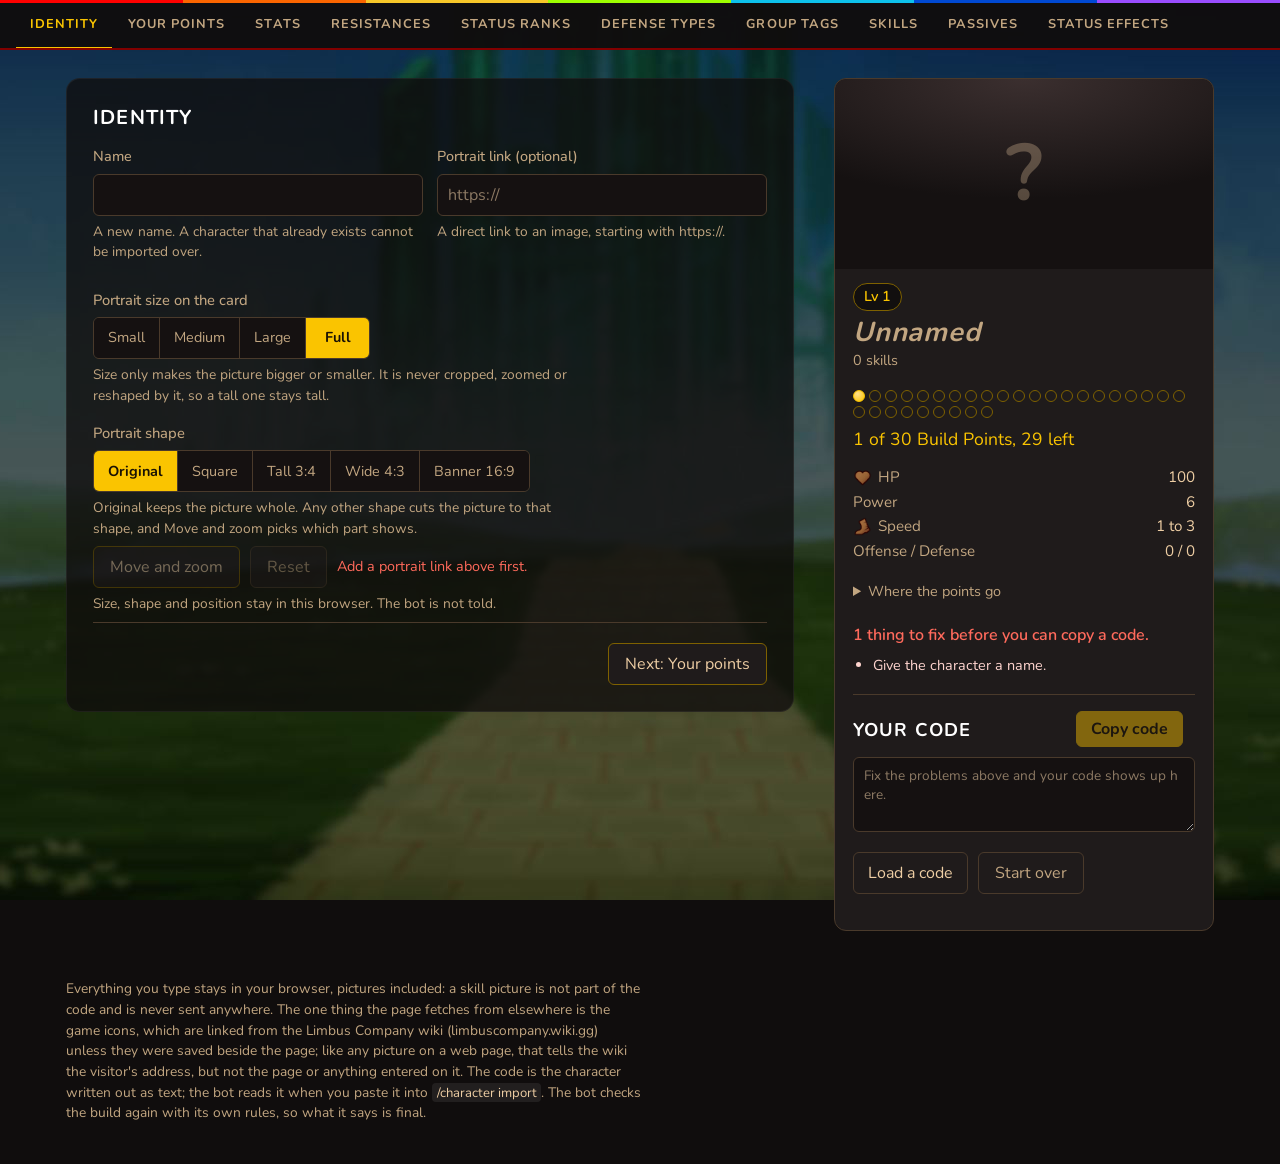
==== commit b6fe8d31: "Keep the tabs when a part fails to draw; versioned site file addresses" ====
--- a/docs/builder/index.html
+++ b/docs/builder/index.html
@@ -6,7 +6,7 @@
   <title>Lugic character builder</title>
   <meta name="description" content="Build a Lugic character, see what it costs in Build Points as you go, and copy a code to paste into the Discord bot.">
   <link rel="icon" href="data:image/svg+xml,%3Csvg xmlns='http://www.w3.org/2000/svg' viewBox='0 0 32 32'%3E%3Ccircle cx='16' cy='16' r='14' fill='%23fac400'/%3E%3Ccircle cx='16' cy='16' r='9' fill='none' stroke='%237e6100' stroke-width='2'/%3E%3C/svg%3E">
-  <link rel="stylesheet" href="style.css">
+  <link rel="stylesheet" href="style.css?v=6c4a7c0626">
 </head>
 <body>
   <h1 class="sr-only">Lugic character builder</h1>
@@ -39,10 +39,10 @@
     <p>Everything you type stays in your browser, pictures included: a skill picture is not part of the code and is never sent anywhere. The one thing the page fetches from elsewhere is the game icons, which are linked from the Limbus Company wiki (limbuscompany.wiki.gg) unless they were saved beside the page; like any picture on a web page, that tells the wiki the visitor's address, but not the page or anything entered on it. The code is the character written out as text; the bot reads it when you paste it into <code>/character import</code>. The bot checks the build again with its own rules, so what it says is final.</p>
   </footer>
 
-  <script src="rules.js"></script>
-  <script src="engine.js"></script>
-  <script src="preview.js"></script>
-  <script src="lines.js"></script>
-  <script src="app.js"></script>
+  <script src="rules.js?v=7bb06c3abb"></script>
+  <script src="engine.js?v=2f5716ce79"></script>
+  <script src="preview.js?v=305ca75682"></script>
+  <script src="lines.js?v=a0dbc730c5"></script>
+  <script src="app.js?v=e4495fce02"></script>
 </body>
 </html>
--- a/docs/builder/style.css
+++ b/docs/builder/style.css
@@ -1,7 +1,13 @@
 /* Lugic character builder. Limbus-style palette and one font family; colours are defined once in :root below. */
 
-/* The wiki's own body font is Nunito (named in its page head); it is an open font (SIL OFL, licence in fonts/), so it ships with the page.
-   Two files cover Latin and Latin extended; anything else falls back to the system font. */
+/* The wiki sets its status names, skill names and descriptions in Mikodacs (by gluk, SIL OFL) and the rest of its page in Nunito. This page
+   does the same: Mikodacs first, Nunito behind it for every letter Mikodacs does not have, then the system font. The Mikodacs file is
+   fonts/mikodacs.ttf; until it is there the whole page simply shows Nunito. Nunito is an open font too (SIL OFL, licence in fonts/), and
+   its two files cover Latin and Latin extended. The wiki sets Mikodacs 10% larger than the text round it, so size-adjust does the same. */
+@font-face {
+  font-family: "Mikodacs"; font-style: normal; font-weight: 400; font-display: swap; size-adjust: 110%;
+  src: local("Mikodacs"), url("fonts/mikodacs.ttf") format("truetype");
+}
 @font-face {
   font-family: "Nunito"; font-style: normal; font-weight: 200 1000; font-display: swap;
   src: url("fonts/nunito-latin-ext.woff2") format("woff2");
@@ -56,6 +62,7 @@
   --mist: #c2a681;
   --gold: var(--wiki-positive);
   --gold-deep: #7e6100;
+  --bold: #ffffff;   /* bold text is white, so it stands out from the cream text round it */
   --on-gold: #1a1204;
   --blood: var(--wiki-bar);
   --alert: #ff6a5c;
@@ -65,8 +72,8 @@
   --positive-text: #ffd24a;
   --negative-text: #ff6a5c;
   --neutral-text: #c08a56;
-  /* one family everywhere (the wiki's Nunito, with system fonts behind it); only the code box is monospaced */
-  --font: "Nunito", "Segoe UI", system-ui, -apple-system, Roboto, "Helvetica Neue", Arial, sans-serif;
+  /* one family everywhere, the code box and inline code included: the wiki's Mikodacs, then its Nunito, then the system font */
+  --font: "Mikodacs", "Nunito", "Segoe UI", system-ui, -apple-system, Roboto, "Helvetica Neue", Arial, sans-serif;
   --gutter: 16px;
 }
 
@@ -82,11 +89,12 @@
   font: 16px/1.5 var(--font);
   font-variant-numeric: tabular-nums;
 }
-code { font-family: ui-monospace, SFMono-Regular, Menlo, Consolas, monospace; font-size: 0.92em; color: var(--gold); }
+code { font-family: var(--font); font-size: 0.95em; color: var(--text); }
+code:not(.rule-text):not(.rule-preview) { padding: 0.05em 0.35em; border-radius: 4px; background: rgba(255, 255, 255, 0.08); }
 h1, h2, h3 { font-family: var(--font); font-weight: 700; margin: 0; letter-spacing: 0.06em; text-transform: uppercase; }
 h1 { font-size: 1.55rem; line-height: 1.2; }
 h2 { font-size: 1.25rem; line-height: 1.25; }
-h3 { font-size: 0.98rem; margin: 1.25rem 0 0.5rem; color: var(--text); }
+h3 { font-size: 0.98rem; margin: 1.25rem 0 0.5rem; }
 p { margin: 0; }
 :focus-visible { outline: 2px solid var(--focus); outline-offset: 2px; }
 [hidden] { display: none !important; }
@@ -152,6 +160,25 @@
 .pv-art img { position: absolute; max-width: none; user-select: none; -webkit-user-drag: none; }
 .pv-ring { position: absolute; inset: 0; width: 100%; height: 100%; }
 .pv-ring polygon { fill: none; stroke: var(--sin); stroke-width: 14; stroke-linejoin: round; }
+
+/* the border picker: what the skill has now, and every frame there is */
+.frame-picker { border: 1px solid var(--rule); border-radius: 8px; background: rgba(21, 17, 17, 0.6); }
+.frame-picker > summary { display: flex; align-items: center; gap: 12px; min-height: 56px; padding: 6px 12px; cursor: pointer; color: var(--text); list-style: none; }
+.frame-picker > summary::-webkit-details-marker { display: none; }
+.frame-picker > summary::after { content: ""; margin-left: auto; width: 7px; height: 7px; border-right: 2px solid var(--mist); border-bottom: 2px solid var(--mist); transform: rotate(45deg); }
+.frame-picker[open] > summary::after { transform: rotate(-135deg); }
+.frame-picker[open] > summary { border-bottom: 1px solid var(--rule); }
+.frame-thumb { position: relative; display: block; width: 44px; height: 44px; flex: none; padding: 0; border: 0; background: none; }
+.frame-thumb img, .frame-thumb .pv-ring { position: absolute; inset: 0; width: 100%; height: 100%; }
+.frame-grid { display: grid; grid-template-columns: repeat(auto-fill, minmax(78px, 1fr)); gap: 8px; padding: 12px; }
+.frame-opt {
+  display: grid; justify-items: center; gap: 4px; padding: 8px 4px 6px; background: #000; border: 1px solid var(--rule); border-radius: 8px;
+  color: var(--mist); font: inherit; font-size: 0.78rem; cursor: pointer;
+}
+.frame-opt .frame-thumb { width: 52px; height: 52px; }
+.frame-opt:hover { border-color: var(--gold-deep); }
+.frame-opt[aria-checked="true"] { border-color: var(--gold); color: var(--gold); background: rgba(250, 196, 0, 0.1); }
+.frame-note { padding: 0 12px 12px; }
 
 /* adding and adjusting a skill picture */
 .stack.tight { gap: 8px; }
@@ -201,10 +228,26 @@
 .pv-flag { color: var(--wiki-neutral); text-decoration: underline; text-underline-offset: 2px; }   /* skill-type tags are neutral, like Unfocused Volley on the wiki */
 .pv-word { text-decoration: underline; text-underline-offset: 2px; font-weight: 600; white-space: normal; }
 .pv-word .ico { margin-right: 3px; vertical-align: -0.2em; }
-/* a status is coloured by what kind of effect it is, not by its own colour */
-.pv-tone-positive { color: var(--wiki-positive); } .pv-tone-negative { color: var(--wiki-negative); } .pv-tone-neutral { color: var(--wiki-neutral); }
 .pv-w-stat { color: var(--wiki-cream); }
 .pv-w-damage { color: var(--wiki-cream); }
+/* a status is coloured by what kind of effect it is, not by its own colour; a phrase that helps (Heal 5 HP) or hurts (Lose 5 Sanity) is coloured the same way */
+.pv-tone-positive { color: var(--wiki-positive); } .pv-tone-negative { color: var(--wiki-negative); } .pv-tone-neutral { color: var(--wiki-neutral); }
+/* a passive, laid out like the wiki's: the brown name plate, the price, the rule lines, then the flavour text in brown italics */
+.pp { background: #000; border: 1px solid #604026; border-radius: 6px; padding: 10px 14px 12px; display: grid; gap: 6px; font-size: 0.95rem; line-height: 1.45; }
+.pp-kind { margin: 0 -8px 2px; padding: 2px 8px; border-radius: 4px; background: var(--sin-none); color: #fff; font-weight: 700; text-align: center; letter-spacing: 0.03em; }
+.pp-name {
+  width: fit-content; max-width: 100%; padding: 4px 2.4em 4px 12px; font-weight: 800; font-size: 1.1rem; color: var(--wiki-cream); overflow-wrap: anywhere;
+  text-shadow: 2px 2px 2px #000, 0 -0.5px #000, -0.5px 0 #000, 0.5px 0 #000;
+  background-color: var(--sin-none-dark);
+  background-image:
+    linear-gradient(290deg, transparent 2.5em, var(--sin-none) 2.5em, var(--sin-none) 2.65em, transparent 2.65em, transparent 2.8em, var(--sin-none) 2.8em, var(--sin-none) 2.95em, transparent 2.95em, transparent 3.1em, var(--sin-none) 3.1em, var(--sin-none) 3.25em, transparent 3.25em, transparent 3.4em, var(--sin-none) 3.4em),
+    linear-gradient(255deg, transparent 1.5em, var(--sin-none-dark) 1.5em);
+}
+.pp-cost { margin: 0; color: var(--wiki-brown-text); font-weight: 700; font-size: 0.9rem; }
+.pp-flavour { margin: 4px 0 0; font-style: italic; color: var(--wiki-brown-text); overflow-wrap: anywhere; }
+.pp-flavour + .pp-flavour { margin-top: -4px; }
+.pp-wrap { min-width: 0; }
+[data-tip-kind] { cursor: help; }
 @media (min-width: 1000px) { .pv { padding: 14px 16px; } }
 
 /* ---- layout -------------------------------------------------------------------------------- */
@@ -279,6 +322,7 @@
 .segments.wide .segment span { width: auto; min-width: 64px; padding: 0 14px; font-size: 0.9rem; }
 .label-like { color: var(--mist); font-size: 0.92rem; }
 .portrait-size { display: grid; gap: 6px; margin-top: 12px; }
+.portrait-size .label-like:not(:first-child) { margin-top: 10px; }
 .segment input:checked + span { background: var(--gold); color: var(--on-gold); font-weight: 700; }
 .segment input:focus-visible + span { outline: 2px solid var(--focus); outline-offset: -3px; }
 .chip-burn { border-left-color: var(--sin-wrath); }
@@ -314,20 +358,20 @@
 .rule-row { display: grid; grid-template-columns: minmax(0, 1fr) auto; gap: 8px 12px; align-items: center; padding: 8px 10px; background: var(--well); border: 1px solid var(--rule); border-radius: 6px; }
 .rule-empty { color: #8d7a64; font-size: 0.9rem; padding: 6px 2px; }
 .rule-text { font-family: var(--font); font-size: 0.95rem; line-height: 1.5; overflow-wrap: anywhere; }
-.rule-coin { display: inline-block; margin-right: 8px; padding: 0 8px; border-radius: 999px; border: 1px solid var(--gold-deep); color: var(--gold); font-size: 0.78rem; font-weight: 600; }
+.rule-coin { display: inline-block; margin-right: 8px; padding: 0 8px; border-radius: 999px; border: 1px solid var(--rule); color: var(--mist); font-size: 0.78rem; font-weight: 600; }
 .rule-tools { display: flex; gap: 6px; flex-wrap: wrap; }
 .tagbtn:disabled { opacity: 0.4; cursor: not-allowed; }
 .rule-panel { border: 1px dashed var(--rule); border-radius: 8px; background: rgba(21, 17, 17, 0.6); }
-.rule-panel > summary { cursor: pointer; padding: 10px 14px; min-height: 42px; display: flex; align-items: center; color: var(--gold); font-weight: 600; }
+.rule-panel > summary { cursor: pointer; padding: 10px 14px; min-height: 42px; display: flex; align-items: center; color: var(--bold); font-weight: 600; }
 .rule-panel[open] > summary { border-bottom: 1px dashed var(--rule); }
 .rule-body { display: grid; gap: 14px; padding: 14px; }
 .rule-step { display: grid; gap: 6px; }
 .rule-step-head { display: flex; align-items: center; gap: 10px; }
-.rule-no { display: grid; place-items: center; width: 24px; height: 24px; border-radius: 50%; background: var(--gold); color: var(--on-gold); font-size: 0.8rem; font-weight: 700; flex: none; }
+.rule-no { display: grid; place-items: center; width: 24px; height: 24px; border-radius: 50%; background: var(--wiki-cream); color: #000; font-size: 0.8rem; font-weight: 700; flex: none; }
 .rule-title { font-weight: 600; }
 .rule-fields { display: grid; grid-template-columns: repeat(auto-fit, minmax(11rem, 1fr)); gap: 8px 10px; align-items: end; }
-.rule-fields > select { grid-column: 1 / -1; }
-.rule-fields > select + select { grid-column: auto; }
+.rule-fields > .choice { grid-column: 1 / -1; }
+.rule-fields > .choice + .choice { grid-column: auto; }
 .rule-result { display: grid; gap: 8px; padding-top: 12px; border-top: 1px dashed var(--rule); }
 .rule-preview { display: block; padding: 10px 12px; background: var(--well); border: 1px solid var(--rule); border-radius: 6px; font-family: var(--font); line-height: 1.5; overflow-wrap: anywhere; }
 .rule-problem { margin: 0; padding: 8px 12px; border-left: 3px solid var(--alert); background: rgba(255, 122, 107, 0.09); color: #ffd5cf; font-size: 0.92rem; }
@@ -359,17 +403,32 @@
 .msg.bad { color: var(--alert); }
 
 /* ---- the character card ------------------------------------------------------------------- */
-/* the picture keeps its own shape; --pw (set from the size choice on the Identity tab) is how much of the card's width it takes */
+/* The picture is only ever resized by the size choice: --pw (the size choice on the Identity tab) is its width as a share of the frame, and the
+   frame has the picture's own shape (--ar), so nothing is cropped, zoomed or stretched. Only when the player picks another shape, or moves and
+   zooms the picture, does the frame cut it. The frame has a little padding so even Full shows every corner. */
 .portrait {
-  position: relative; border-radius: 12px 12px 0 0; overflow: hidden;
+  position: relative; border-radius: 12px 12px 0 0; padding: 14px;
   background: radial-gradient(120% 90% at 50% 0%, #3b2f2f, #151111 70%);
-  display: grid; place-items: center;
-}
-.portrait.empty { height: 190px; }
-.portrait img { display: block; width: var(--pw, 100%); height: auto; max-height: min(70vh, 640px); object-fit: contain; }
+  display: grid; justify-items: center;
+}
+.portrait.empty { height: 190px; padding: 0; place-items: center; }
+.portrait.empty .portrait-frame { display: none; }
+.portrait-frame { position: relative; overflow: hidden; width: var(--pw, 100%); max-width: 100%; aspect-ratio: var(--ar, 1); }
+.portrait-frame img { position: absolute; display: block; max-width: none; user-select: none; -webkit-user-drag: none; }
+/* moving and zooming the portrait: the same frame, drawn bigger, in the form */
+.portrait-editor { grid-template-columns: auto minmax(0, 1fr); }
+.portrait-stage { padding: 12px; touch-action: none; cursor: grab; border-radius: 12px; outline-offset: -2px; user-select: none; }
+.portrait-stage:active { cursor: grabbing; }
+.portrait-stage-frame { position: relative; overflow: hidden; width: min(280px, 70vw); aspect-ratio: var(--ar, 1); background: #050404; border: 1px solid var(--rule); }
+.portrait-stage-frame img { position: absolute; display: block; max-width: none; -webkit-user-drag: none; pointer-events: none; }
+@media (max-width: 620px) {
+  .portrait-editor { grid-template-columns: minmax(0, 1fr); justify-items: center; }
+  .segments.wide { flex-wrap: wrap; width: 100%; }
+  .segments.wide .segment { flex: 1 1 auto; }
+}
 .initial { font-family: var(--font); font-weight: 700; font-size: 5rem; color: rgba(238, 206, 164, 0.3); }
 .level {
-  position: absolute; top: 12px; left: 12px; padding: 2px 10px; border-radius: 999px; background: rgba(16, 13, 13, 0.85);
+  display: inline-block; margin-bottom: 6px; padding: 2px 10px; border-radius: 999px; background: rgba(16, 13, 13, 0.85);
   border: 1px solid var(--gold-deep); color: var(--gold); font-weight: 600; font-size: 0.9rem;
 }
 .plate { padding: 14px 18px 4px; }
@@ -412,13 +471,15 @@
 .export h2 { font-size: 1.15rem; margin-right: auto; }
 .export-head { display: flex; gap: 8px 12px; align-items: center; flex-wrap: wrap; }
 .export-head .btn { min-height: 36px; padding: 4px 14px; }
-.code { font-family: ui-monospace, SFMono-Regular, Menlo, Consolas, monospace; font-size: 0.78rem; word-break: break-all; min-height: 72px; }
+.code { font-family: var(--font); font-size: 0.85rem; word-break: break-all; min-height: 72px; }
 .steps { font-size: 0.9rem; color: var(--text); }
 
 .foot { max-width: 1180px; margin: 0 auto; padding: 0 var(--gutter) 40px; color: var(--mist); font-size: 0.86rem; }
 .foot p { max-width: 72ch; }
 .jump { display: none; }
 .nojs { padding: 20px var(--gutter); color: var(--alert); }
+.trouble { margin: 12px var(--gutter); padding: 12px 14px; border: 1px solid var(--alert); border-radius: 8px; background: rgba(255, 106, 92, 0.1); display: grid; gap: 8px; justify-items: start; }
+.trouble p { margin: 0; }
 
 /* ---- narrow screens ---------------------------------------------------------------------- */
 @media (max-width: 920px) {
@@ -439,7 +500,7 @@
   .rank-row { grid-template-columns: minmax(0, 1fr); }
   .coin-row { grid-template-columns: minmax(0, 1fr) minmax(0, 1fr); }
   .coin-no { grid-column: 1 / -1; }
-  .coin-row select { grid-column: 1 / -1; }
+  .coin-row .choice { grid-column: 1 / -1; }
   .quick { grid-template-columns: minmax(0, 1fr); }
   .item-head { grid-template-columns: minmax(0, 1fr); }
   h1 { font-size: 1.45rem; }
@@ -451,14 +512,12 @@
 /* ---- status list and colour key ------------------------------------------------------------ */
 .legend { display: grid; gap: 8px; padding: 14px 16px; border: 1px solid var(--rule); border-radius: 10px; background: rgba(21, 17, 17, 0.8); }
 .legend h3 { margin: 0; }
-.legend .note { margin: 4px 0 0; }
 .legend-list { margin: 8px 0 0; padding: 0; list-style: none; display: grid; grid-template-columns: repeat(auto-fill, minmax(240px, 1fr)); gap: 6px 16px; font-size: 0.92rem; }
 .legend-list li { color: var(--mist); }
-/* the colour key: a swatch, the colour word, what it means, and one short hint */
+/* the colour key: a swatch, the colour word and what it means */
 .ck-list { margin: 0; padding: 0; list-style: none; display: grid; grid-template-columns: repeat(auto-fill, minmax(190px, 1fr)); gap: 8px; }
 .ck-item { display: grid; grid-template-columns: 14px minmax(0, 1fr); gap: 0 8px; align-items: center; padding: 8px 10px; border: 1px solid var(--rule); border-radius: 8px; background: rgba(16, 13, 13, 0.7); }
 .ck-swatch { width: 14px; height: 14px; border-radius: 50%; background: var(--swatch, var(--sin, var(--rule))); box-shadow: 0 0 0 2px rgba(0, 0, 0, 0.5); }
-.ck-hint { grid-column: 2; color: var(--mist); font-size: 0.82rem; }
 .ck-item .ico { margin: 0 3px 0 2px; vertical-align: -0.25em; }
 .ck-item.tone-positive { --swatch: var(--wiki-positive); } .ck-item.tone-negative { --swatch: var(--wiki-negative); } .ck-item.tone-neutral { --swatch: var(--wiki-neutral); }
 .ck-item.tone-positive b { color: var(--wiki-positive); } .ck-item.tone-negative b { color: var(--negative-text); } .ck-item.tone-neutral b { color: var(--neutral-text); }
@@ -507,3 +566,50 @@
 .res-fatal { color: var(--res-fatal); } .res-weak { color: var(--res-weak); } .res-normal { color: var(--res-normal); }
 .res-endure { color: var(--res-endure); } .res-ineffective { color: var(--res-ineffective); }
 .legend h3 + .legend-list { margin-bottom: 4px; }
+
+/* ---- drop-down lists: each choice in its own colour, with its picture, and its definition on hover ---------------------- */
+/* A status is yellow (helps), red (hurts) or brown (neither), the way the wiki sorts it; a timing has its tag colour (On Use blue, Clash Win orange,
+   Clash Lose red, every other timing green). The list opens from a button that looks like the page's other fields. */
+.choice { position: relative; min-width: 0; }
+.choice-btn {
+  position: relative; width: 100%; min-height: 42px; padding: 8px 32px 8px 10px; display: flex; align-items: center; gap: 8px; text-align: left;
+  background: var(--well); color: var(--text); border: 1px solid var(--rule); border-radius: 6px; font: inherit; cursor: pointer;
+}
+.choice-btn:hover:not(:disabled) { border-color: var(--gold-deep); }
+.choice-btn[aria-expanded="true"] { border-color: var(--gold); }
+.choice-btn:disabled { opacity: 0.5; cursor: not-allowed; }
+.choice-label { min-width: 0; overflow: hidden; text-overflow: ellipsis; white-space: nowrap; }
+.choice-caret { position: absolute; right: 13px; top: 50%; width: 7px; height: 7px; margin-top: -6px; border-right: 2px solid currentColor; border-bottom: 2px solid currentColor; transform: rotate(45deg); opacity: 0.7; }
+.choice-menu {
+  position: fixed; z-index: 20; margin: 0; padding: 4px 0; list-style: none; overflow-y: auto; overscroll-behavior: contain;
+  background: #000; border: 1px solid #604026; border-radius: 4px; box-shadow: 0 10px 28px rgba(0, 0, 0, 0.65); font-size: 0.95rem;
+  scrollbar-width: thin; scrollbar-color: var(--rule) transparent;
+}
+.choice-group { padding: 9px 12px 3px; color: var(--mist); font-size: 0.72rem; font-weight: 700; letter-spacing: 0.08em; text-transform: uppercase; }
+.choice-opt { display: flex; align-items: center; gap: 8px; padding: 6px 12px; min-height: 34px; cursor: pointer; color: var(--text); }
+.choice-opt.active { background: rgba(255, 255, 255, 0.1); }
+.choice-opt[aria-selected="true"]::after { content: "\2713"; margin-left: auto; padding-left: 12px; opacity: 0.7; }
+@media (pointer: coarse) { .choice-opt { min-height: 44px; } }
+.ch-positive { color: var(--positive-text); } .ch-negative { color: var(--negative-text); } .ch-neutral { color: var(--neutral-text); }
+.choice-btn[class*="ch-"], .choice-btn[class*="pv-"], .choice-opt[class*="ch-"], .choice-opt[class*="pv-"] { font-weight: 600; }
+/* the timing colours again, after the rules above, so a timing in a list or a hover box keeps its tag colour */
+.choice-btn.pv-use, .choice-opt.pv-use, .tip-title.pv-use { color: var(--wiki-tag-use); }
+.choice-btn.pv-hit, .choice-opt.pv-hit, .tip-title.pv-hit { color: var(--wiki-tag-hit); }
+.choice-btn.pv-clashwin, .choice-opt.pv-clashwin, .tip-title.pv-clashwin { color: var(--wiki-tag-clash-win); }
+.choice-btn.pv-clashlose, .choice-opt.pv-clashlose, .tip-title.pv-clashlose { color: var(--negative-text); }
+.tip-title.pv-flag { color: var(--neutral-text); }
+
+/* ---- definitions on hover: the wiki's own hover box (black, brown border, cream text, a "- line" for each thing it does) ---- */
+.tip {
+  position: fixed; z-index: 30; left: 0; top: 0; width: max-content; max-width: min(420px, calc(100vw - 16px)); padding: 6px 11px 8px; pointer-events: none;
+  background: rgba(0, 0, 0, 0.95); border: 1px solid #604026; border-radius: 3px; box-shadow: 0 6px 20px rgba(0, 0, 0, 0.55);
+  font-size: 0.92rem; line-height: 1.45; color: var(--wiki-cream);
+}
+.tip-title { display: flex; align-items: center; gap: 6.5px; margin: 2px 0 4px; font-size: 1.3rem; font-weight: 700; letter-spacing: 0.04em; line-height: 1.1; color: var(--wiki-cream); }
+.tip-title .ico img { width: 25px; height: 25px; }
+.tip-line { position: relative; margin: 0; padding-left: 13px; }
+.tip-line::before { content: "-"; position: absolute; left: 0; }
+.tip-flavour { margin: 9px 0 0; font-style: italic; color: var(--wiki-brown-text); }
+
+/* ---- bold is white (last, so it wins over the colours set above; a name that carries a tone colour keeps it) ---- */
+strong, b, h1, h2, h3, h4, .cardname, .rank-name, .rule-title, .pv-base, .pv-damage, .st-first { color: var(--bold); }
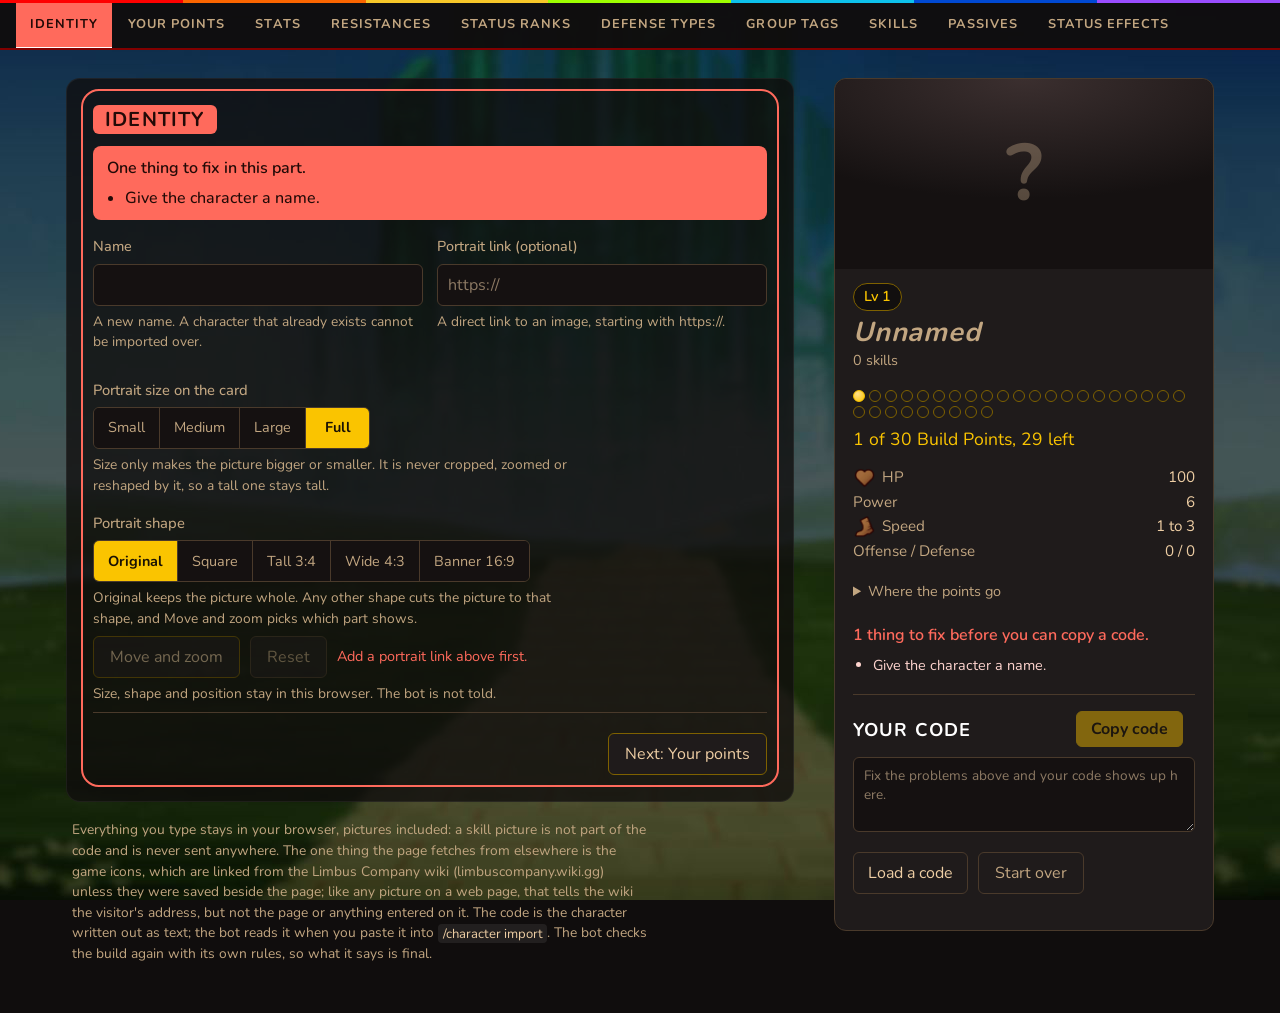
==== commit 5040dee4: "Attack type buttons, Potency-only keywordless statuses, red flags, tag dropdown" ====
--- a/docs/builder/index.html
+++ b/docs/builder/index.html
@@ -6,14 +6,19 @@
   <title>Lugic character builder</title>
   <meta name="description" content="Build a Lugic character, see what it costs in Build Points as you go, and copy a code to paste into the Discord bot.">
   <link rel="icon" href="data:image/svg+xml,%3Csvg xmlns='http://www.w3.org/2000/svg' viewBox='0 0 32 32'%3E%3Ccircle cx='16' cy='16' r='14' fill='%23fac400'/%3E%3Ccircle cx='16' cy='16' r='9' fill='none' stroke='%237e6100' stroke-width='2'/%3E%3C/svg%3E">
-  <link rel="stylesheet" href="style.css?v=6c4a7c0626">
+  <link rel="stylesheet" href="style.css?v=c98dfe2db4">
 </head>
 <body>
   <h1 class="sr-only">Lugic character builder</h1>
   <nav class="tabs" id="nav" aria-label="Parts of the form"></nav>
 
   <main class="layout">
-    <div class="sheet" id="sheet"></div>
+    <div class="main-col">
+      <div class="sheet" id="sheet"></div>
+      <footer class="foot">
+        <p>Everything you type stays in your browser, pictures included: a skill picture is not part of the code and is never sent anywhere. The one thing the page fetches from elsewhere is the game icons, which are linked from the Limbus Company wiki (limbuscompany.wiki.gg) unless they were saved beside the page; like any picture on a web page, that tells the wiki the visitor's address, but not the page or anything entered on it. The code is the character written out as text; the bot reads it when you paste it into <code>/character import</code>. The bot checks the build again with its own rules, so what it says is final.</p>
+      </footer>
+    </div>
     <aside class="card" id="card" aria-label="Your character so far"></aside>
   </main>
 
@@ -35,14 +40,12 @@
   <a class="jump" id="jump" href="#card"></a>
 
   <noscript><p class="nojs">This page needs JavaScript. It does all its work in your browser and sends nothing you enter anywhere.</p></noscript>
-  <footer class="foot">
-    <p>Everything you type stays in your browser, pictures included: a skill picture is not part of the code and is never sent anywhere. The one thing the page fetches from elsewhere is the game icons, which are linked from the Limbus Company wiki (limbuscompany.wiki.gg) unless they were saved beside the page; like any picture on a web page, that tells the wiki the visitor's address, but not the page or anything entered on it. The code is the character written out as text; the bot reads it when you paste it into <code>/character import</code>. The bot checks the build again with its own rules, so what it says is final.</p>
-  </footer>
 
-  <script src="rules.js?v=7bb06c3abb"></script>
-  <script src="engine.js?v=2f5716ce79"></script>
-  <script src="preview.js?v=305ca75682"></script>
+  <script src="rules.js?v=38ede13ae5"></script>
+  <script src="tags.js?v=9597ef986b"></script>
+  <script src="engine.js?v=8ecce67f2b"></script>
+  <script src="preview.js?v=9ad9f5f5c8"></script>
   <script src="lines.js?v=a0dbc730c5"></script>
-  <script src="app.js?v=e4495fce02"></script>
+  <script src="app.js?v=4f0c9467e1"></script>
 </body>
 </html>
--- a/docs/builder/style.css
+++ b/docs/builder/style.css
@@ -131,7 +131,9 @@
 .tab:hover { color: var(--text); }
 .tab[aria-selected="true"] { color: var(--gold); border-bottom-color: var(--gold); }
 .tab:focus-visible { outline-offset: -3px; }
-.tab.flagged::after { content: ""; position: absolute; top: 9px; right: 5px; width: 8px; height: 8px; border-radius: 50%; background: var(--alert); }
+/* a part with something to fix: its tab turns red with the colours reversed (dark on red instead of light on dark) */
+.tab.flagged, .tab.flagged:hover { background: var(--alert); color: #230a07; }
+.tab.flagged[aria-selected="true"] { border-bottom-color: #fff; }
 .tab-nav { display: flex; justify-content: space-between; gap: 10px; flex-wrap: wrap; padding-top: 20px; margin-top: 8px; border-top: 1px solid var(--rule); }
 .tab-nav .btn:only-child { margin-left: auto; }
 html { scroll-padding-top: 56px; }
@@ -265,6 +267,13 @@
 
 /* ---- form parts ---------------------------------------------------------------------------- */
 .part { padding: 4px 0 0; }
+/* a part with a broken rule: a red frame, the heading reversed (dark on red) and what is wrong written at the top */
+.part.flagged { outline: 2px solid var(--alert); outline-offset: 10px; border-radius: 6px; }
+.part.flagged > h2 { display: inline-block; padding: 2px 12px; border-radius: 6px; background: var(--alert); color: #230a07; }
+.part-flag { margin: 12px 0 0; padding: 10px 14px; border-radius: 8px; background: var(--alert); color: #230a07; font-weight: 600; }
+.part-flag p { margin: 0; }
+.part-flag ul { margin: 6px 0 0; padding-left: 18px; display: grid; gap: 2px; font-weight: 500; }
+@media (max-width: 620px) { .part.flagged { outline-offset: 7px; } }
 .intro { color: var(--mist); margin-top: 6px; max-width: 62ch; }
 .part-body { margin-top: 16px; display: grid; gap: 14px; }
 .grid { display: grid; gap: 14px; }
@@ -313,13 +322,13 @@
 /* status ranks */
 .ranks { display: grid; gap: 8px; }
 .rank-row { display: grid; grid-template-columns: 6.5rem auto 1fr; gap: 8px 14px; align-items: center; }
-.rank-name { font-weight: 600; padding-left: 10px; border-left: 4px solid var(--rule); }
+.rank-name { font-weight: 600; }
 .segments { display: inline-flex; border: 1px solid var(--rule); border-radius: 6px; overflow: hidden; width: max-content; }
 .segment { position: relative; display: block; }
 .segment input { position: absolute; opacity: 0; inset: 0; margin: 0; cursor: pointer; }
-.segment span { display: grid; place-items: center; width: 40px; height: 40px; background: var(--well); color: var(--mist); border-left: 1px solid var(--rule); }
-.segment:first-child span { border-left: 0; }
-.segments.wide .segment span { width: auto; min-width: 64px; padding: 0 14px; font-size: 0.9rem; }
+.segment > span { display: grid; place-items: center; width: 40px; height: 40px; background: var(--well); color: var(--mist); border-left: 1px solid var(--rule); }
+.segment:first-child > span { border-left: 0; }
+.segments.wide .segment > span { width: auto; min-width: 64px; padding: 0 14px; font-size: 0.9rem; }
 .label-like { color: var(--mist); font-size: 0.92rem; }
 .portrait-size { display: grid; gap: 6px; margin-top: 12px; }
 .portrait-size .label-like:not(:first-child) { margin-top: 10px; }
@@ -341,6 +350,7 @@
 .coin-row { display: grid; grid-template-columns: 4.2rem minmax(0, 1.6fr) minmax(0, 1fr) minmax(0, 1fr); gap: 8px 10px; align-items: end; }
 .coin-no { color: var(--mist); font-size: 0.9rem; align-self: center; }
 .mini { display: grid; gap: 4px; font-size: 0.8rem; color: var(--mist); }
+.mini[hidden] { display: none; }
 .quick { display: grid; grid-template-columns: auto minmax(0, 1fr); gap: 8px 12px; align-items: center; }
 .quick-label { color: var(--mist); font-size: 0.86rem; }
 .quick-set { display: flex; flex-wrap: wrap; gap: 6px; }
@@ -376,14 +386,22 @@
 .rule-preview { display: block; padding: 10px 12px; background: var(--well); border: 1px solid var(--rule); border-radius: 6px; font-family: var(--font); line-height: 1.5; overflow-wrap: anywhere; }
 .rule-problem { margin: 0; padding: 8px 12px; border-left: 3px solid var(--alert); background: rgba(255, 122, 107, 0.09); color: #ffd5cf; font-size: 0.92rem; }
 .rule-problem[hidden] { display: none; }
-.rule-text-mode > summary { cursor: pointer; color: var(--mist); font-size: 0.88rem; min-height: 32px; display: flex; align-items: center; }
+.rule-text-mode > summary {
+  cursor: pointer; list-style: none; width: max-content; max-width: 100%; min-height: 40px; padding: 8px 14px; display: inline-flex; align-items: center; gap: 10px;
+  border: 1px solid var(--rule); border-radius: 8px; background: var(--well); color: var(--text); font-size: 0.9rem;
+}
+.rule-text-mode > summary::-webkit-details-marker { display: none; }
+.rule-text-mode > summary::before { content: ""; flex: none; width: 7px; height: 7px; border-right: 2px solid var(--gold); border-bottom: 2px solid var(--gold); transform: rotate(-45deg); transition: transform 0.12s; }
+.rule-text-mode[open] > summary::before { transform: rotate(45deg); }
+.rule-text-mode > summary:hover { border-color: var(--gold-deep); color: var(--bold); background: rgba(250, 196, 0, 0.06); }
+.rule-text-mode > summary:focus-visible { outline: 2px solid var(--focus); outline-offset: 2px; }
 .rule-text-mode[open] { display: grid; gap: 8px; }
 @media (max-width: 620px) { .rule-row { grid-template-columns: minmax(0, 1fr); } }
 
 /* ---- icons (filled in from icons/index.json when it exists) ---- */
 .ico:empty { display: none; }
-.ico { display: inline-flex; flex: none; }
-.ico img { width: 1.25em; height: 1.25em; object-fit: contain; }
+.ico { display: inline-flex; flex: none; margin-block: -0.2em; }      /* a bigger picture that does not make the line taller */
+.ico img { width: 1.5em; height: 1.5em; object-fit: contain; }
 .rank-name { display: inline-flex; align-items: center; gap: 8px; }
 .chip { display: inline-flex; align-items: center; gap: 5px; }
 .statlines dt { display: inline-flex; align-items: center; gap: 6px; }
@@ -474,7 +492,8 @@
 .code { font-family: var(--font); font-size: 0.85rem; word-break: break-all; min-height: 72px; }
 .steps { font-size: 0.9rem; color: var(--text); }
 
-.foot { max-width: 1180px; margin: 0 auto; padding: 0 var(--gutter) 40px; color: var(--mist); font-size: 0.86rem; }
+.main-col { display: grid; grid-template-columns: minmax(0, 1fr); gap: 18px; align-content: start; min-width: 0; }
+.foot { margin: 0; padding: 0 6px; color: var(--mist); font-size: 0.86rem; }
 .foot p { max-width: 72ch; }
 .jump { display: none; }
 .nojs { padding: 20px var(--gutter); color: var(--alert); }
@@ -484,6 +503,8 @@
 /* ---- narrow screens ---------------------------------------------------------------------- */
 @media (max-width: 920px) {
   .layout { grid-template-columns: minmax(0, 1fr); gap: 24px; }
+  .main-col { display: contents; }                /* below the form the card comes next, and the note after it */
+  .sheet { order: 1; } .card { order: 2; } .foot { order: 3; }
   .card { position: static; max-height: none; }   /* below the form: the tabs come first, and the bar at the bottom jumps here */
   .portrait.empty { height: 160px; }
   body { padding-bottom: 56px; }
@@ -536,7 +557,7 @@
 .st-name { display: inline-flex; align-items: center; gap: 6px; font-weight: 700; }
 .st-name.tone-positive { color: var(--wiki-positive); } .st-name.tone-negative { color: var(--wiki-negative); } .st-name.tone-neutral { color: var(--wiki-neutral); }
 .st-sin { display: inline-flex; align-items: center; gap: 4px; margin-left: 8px; padding: 0 8px; border-radius: 999px; border: 1px solid var(--sin); font-size: 0.7rem; font-weight: 700; letter-spacing: 0.05em; text-transform: uppercase; color: var(--text); }
-.st-sin .ico img { width: 1.05em; height: 1.05em; }
+.st-sin .ico img { width: 1.3em; height: 1.3em; }
 .st-pairs td { min-width: 190px; }
 .st-does { display: block; color: var(--text); font-weight: 400; margin-top: 2px; }
 .st-extra { display: block; margin-top: 4px; color: var(--mist); font-size: 0.84rem; }
@@ -606,10 +627,22 @@
   font-size: 0.92rem; line-height: 1.45; color: var(--wiki-cream);
 }
 .tip-title { display: flex; align-items: center; gap: 6.5px; margin: 2px 0 4px; font-size: 1.3rem; font-weight: 700; letter-spacing: 0.04em; line-height: 1.1; color: var(--wiki-cream); }
-.tip-title .ico img { width: 25px; height: 25px; }
+.tip-title .ico img { width: 30px; height: 30px; }
 .tip-line { position: relative; margin: 0; padding-left: 13px; }
 .tip-line::before { content: "-"; position: absolute; left: 0; }
 .tip-flavour { margin: 9px 0 0; font-style: italic; color: var(--wiki-brown-text); }
 
 /* ---- bold is white (last, so it wins over the colours set above; a name that carries a tone colour keeps it) ---- */
 strong, b, h1, h2, h3, h4, .cardname, .rank-name, .rule-title, .pv-base, .pv-damage, .st-first { color: var(--bold); }
+
+
+/* the attack type (Slash, Pierce, Blunt): three buttons with their pictures, above the preview so the change is seen at once */
+.skill-numbers { display: grid; grid-template-columns: repeat(3, minmax(0, 1fr)); gap: 14px; }
+.type-pick { display: grid; gap: 6px; }
+.segments.type .segment > span { grid-auto-flow: column; gap: 8px; width: auto; min-width: 104px; padding: 0 16px; font-size: 0.95rem; }
+.segments.type .segment .ico { margin-block: 0; }
+@media (max-width: 620px) { .skill-numbers { grid-template-columns: minmax(0, 1fr) minmax(0, 1fr); } .segments.type { width: 100%; } .segments.type .segment { flex: 1 1 0; } .segments.type .segment > span { min-width: 0; padding: 0 8px; } }
+
+/* group tags: pick one that already exists, or Other to write a new one */
+.tag-slot { display: grid; gap: 8px; align-content: start; }
+.tag-slot input[hidden] { display: none; }
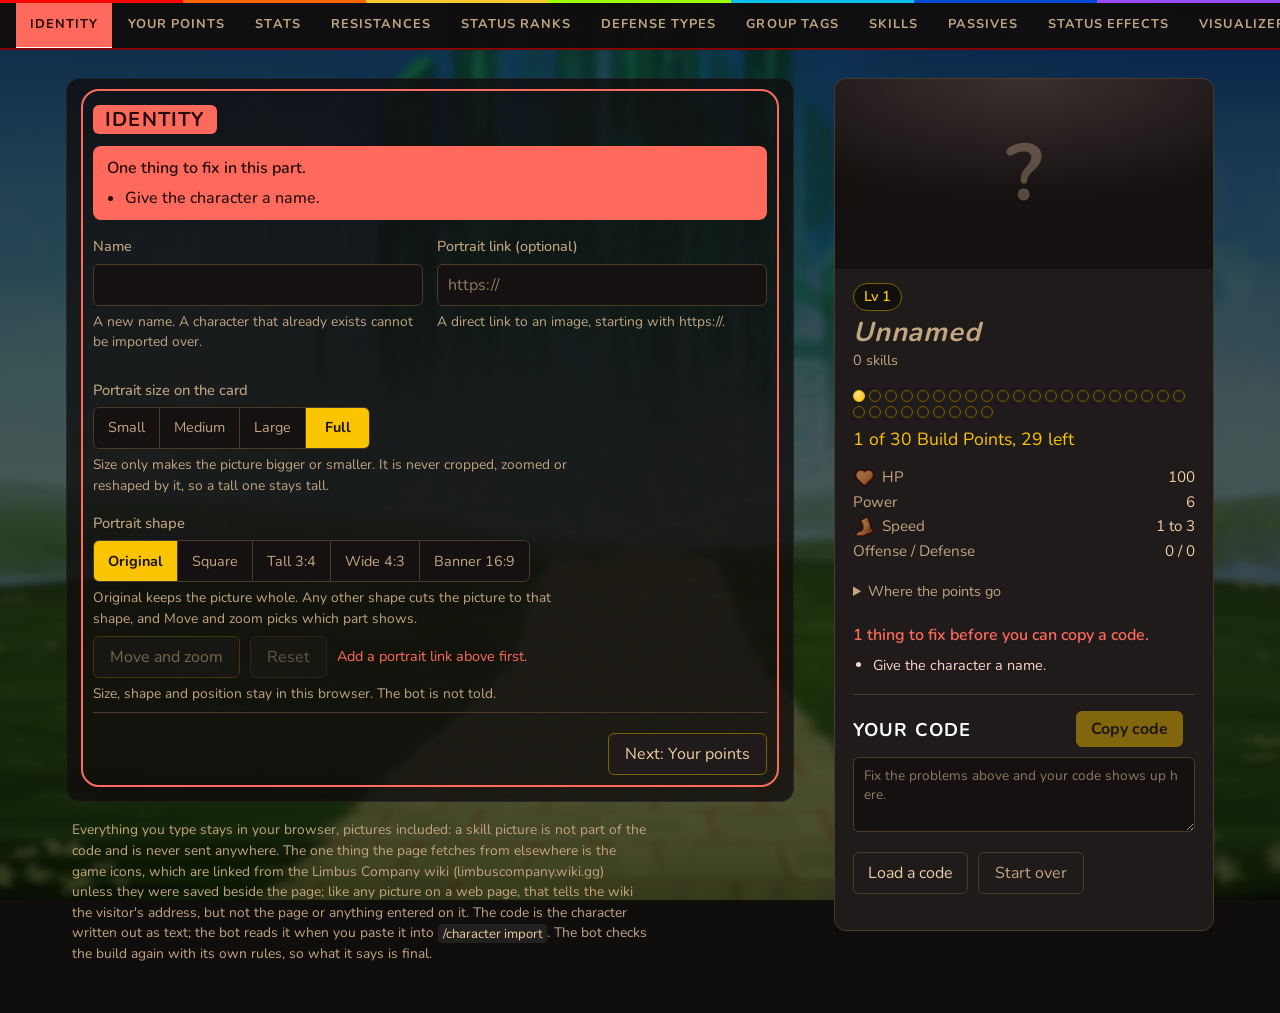
==== commit 3ad16961: "Add the Visualizer tab" ====
--- a/docs/builder/index.html
+++ b/docs/builder/index.html
@@ -6,7 +6,7 @@
   <title>Lugic character builder</title>
   <meta name="description" content="Build a Lugic character, see what it costs in Build Points as you go, and copy a code to paste into the Discord bot.">
   <link rel="icon" href="data:image/svg+xml,%3Csvg xmlns='http://www.w3.org/2000/svg' viewBox='0 0 32 32'%3E%3Ccircle cx='16' cy='16' r='14' fill='%23fac400'/%3E%3Ccircle cx='16' cy='16' r='9' fill='none' stroke='%237e6100' stroke-width='2'/%3E%3C/svg%3E">
-  <link rel="stylesheet" href="style.css?v=c98dfe2db4">
+  <link rel="stylesheet" href="style.css?v=f27c0ccc32">
 </head>
 <body>
   <h1 class="sr-only">Lugic character builder</h1>
@@ -41,11 +41,12 @@
 
   <noscript><p class="nojs">This page needs JavaScript. It does all its work in your browser and sends nothing you enter anywhere.</p></noscript>
 
-  <script src="rules.js?v=38ede13ae5"></script>
+  <script src="rules.js?v=bba671924e"></script>
   <script src="tags.js?v=9597ef986b"></script>
-  <script src="engine.js?v=8ecce67f2b"></script>
+  <script src="engine.js?v=cac102257a"></script>
   <script src="preview.js?v=9ad9f5f5c8"></script>
   <script src="lines.js?v=a0dbc730c5"></script>
-  <script src="app.js?v=4f0c9467e1"></script>
+  <script src="visualizer.js?v=405364fbb4"></script>
+  <script src="app.js?v=2b14e6ae38"></script>
 </body>
 </html>
--- a/docs/builder/style.css
+++ b/docs/builder/style.css
@@ -18,6 +18,10 @@
   src: url("fonts/nunito-latin.woff2") format("woff2");
   unicode-range: U+0000-00FF, U+0131, U+0152-0153, U+02BB-02BC, U+02C6, U+02DA, U+02DC, U+0304, U+0308, U+0329, U+2000-206F, U+20AC, U+2122, U+2191, U+2193, U+2212, U+2215, U+FEFF, U+FFFD;
 }
+/* The Visualizer's lettering: Pretendard for the body text and Bebas Neue for the tall labels, like the identity teasers. Only the Visualizer asks for them. */
+@font-face { font-family: "Pretendard"; font-style: normal; font-weight: 400; font-display: swap; src: url("fonts/pretendard-latin-400.woff2") format("woff2"); }
+@font-face { font-family: "Pretendard"; font-style: normal; font-weight: 600; font-display: swap; src: url("fonts/pretendard-latin-600.woff2") format("woff2"); }
+@font-face { font-family: "Bebas Neue"; font-style: normal; font-weight: 400; font-display: swap; src: url("fonts/bebas-neue-latin.woff2") format("woff2"); }
 :root {
   color-scheme: dark;
   /* One place for every colour. The WIKI values below were read off the Limbus Company wiki's own pages (inline styles on the
@@ -646,3 +650,14 @@
 /* group tags: pick one that already exists, or Other to write a new one */
 .tag-slot { display: grid; gap: 8px; align-content: start; }
 .tag-slot input[hidden] { display: none; }
+
+/* ---- the Visualizer: a tall picture of the skills or the passives ---- */
+.viz-controls { display: grid; gap: 16px; }
+.viz-actions { margin: 16px 0 10px; }
+.viz-status { margin: 0; }
+.viz-range { display: grid; grid-template-columns: minmax(0, 1fr) 4.5rem; gap: 10px; align-items: center; }
+.viz-range output { text-align: right; }
+.viz-frame { margin-top: 8px; border: 1px solid var(--rule); border-radius: 8px; overflow: hidden; background: #000; }
+.viz-canvas { display: block; width: 100%; height: auto; cursor: grab; }
+.viz-canvas.dragging { cursor: grabbing; }
+input[type="color"] { width: 100%; height: 40px; padding: 2px; background: var(--well); border: 1px solid var(--rule); border-radius: 6px; cursor: pointer; }
